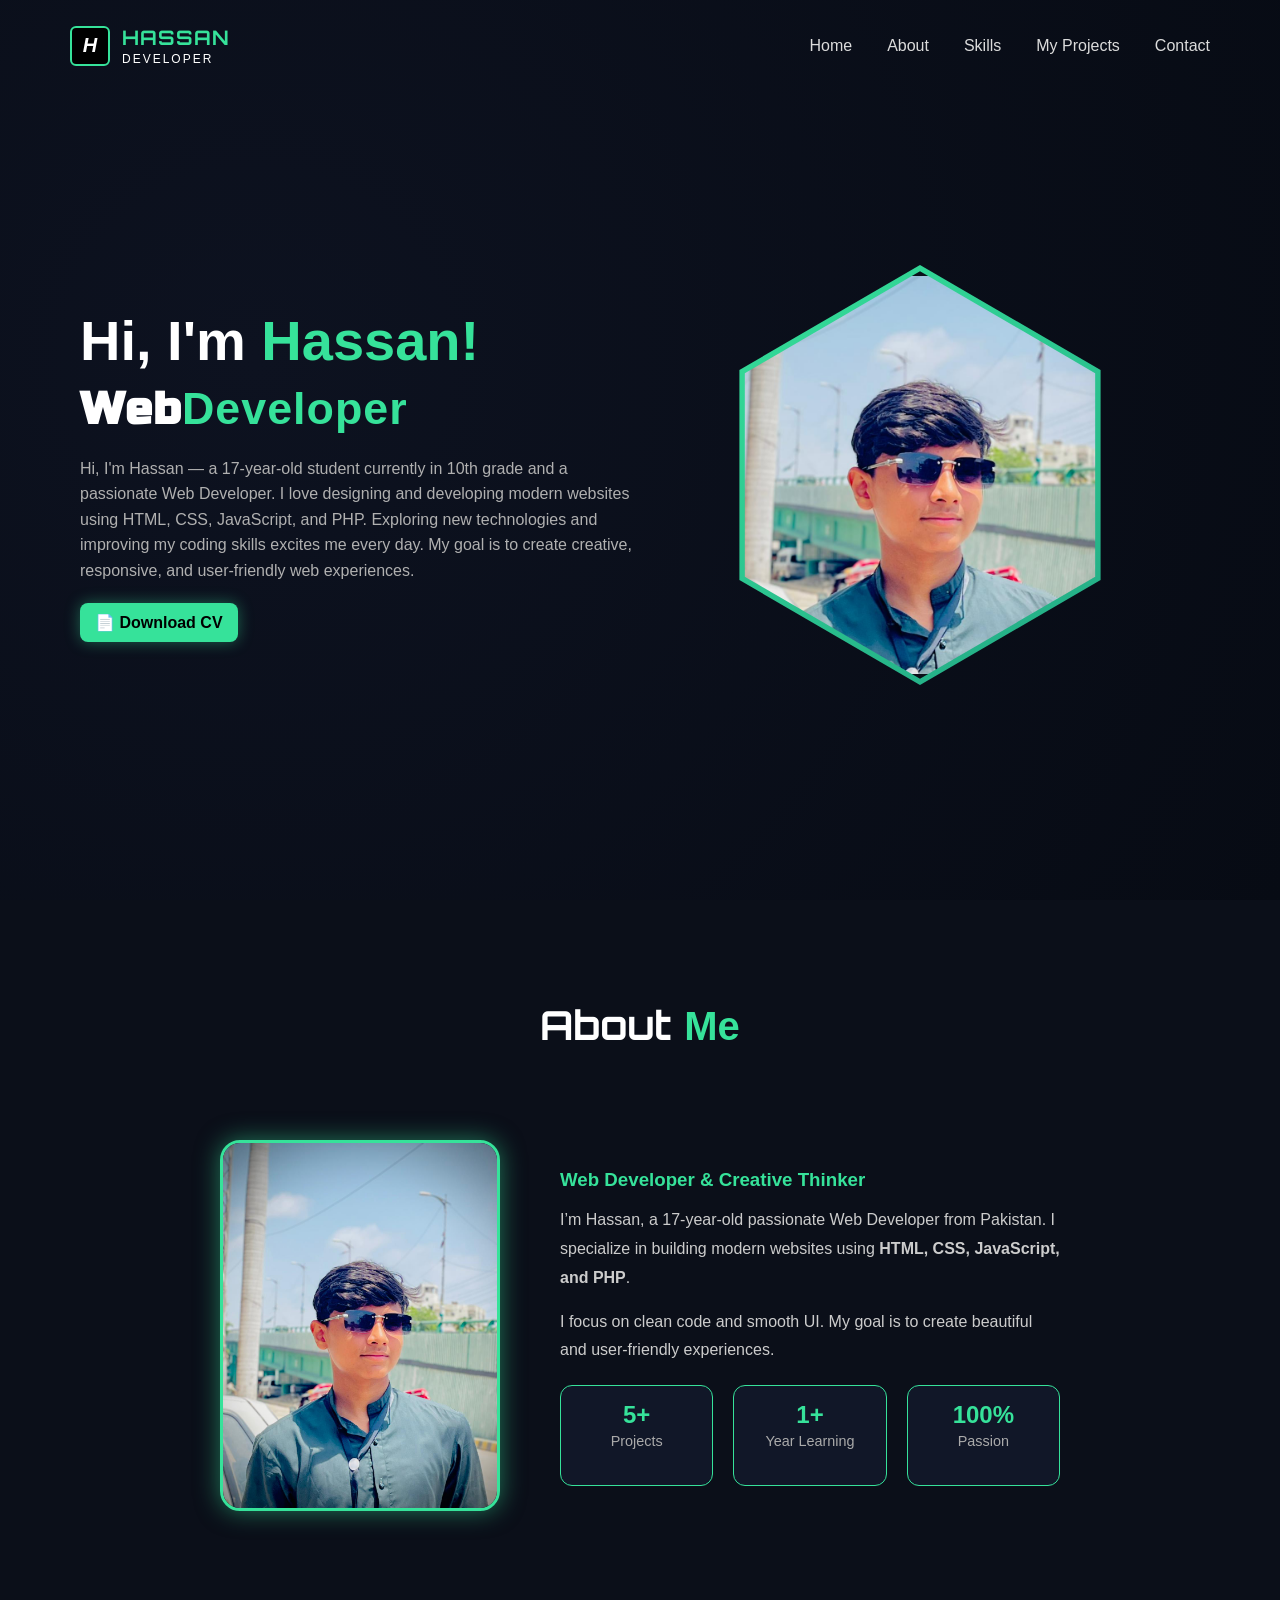
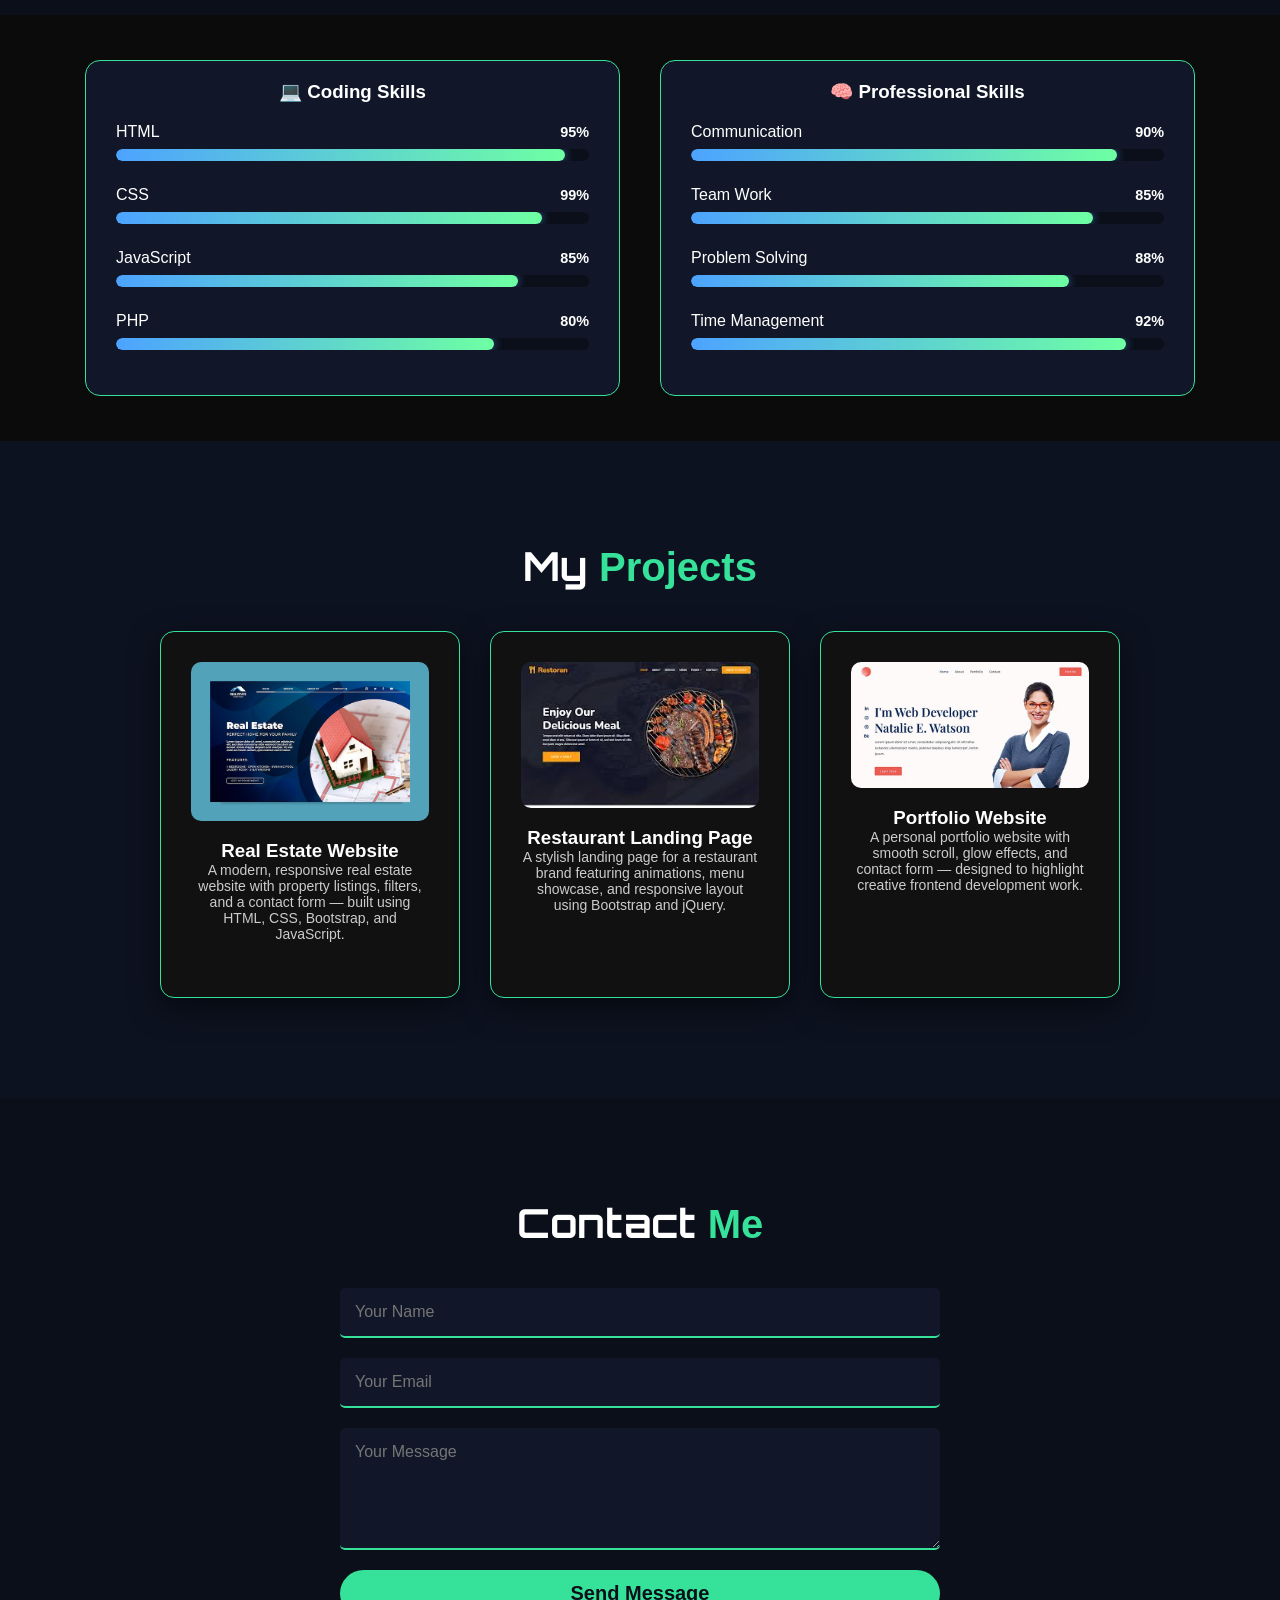
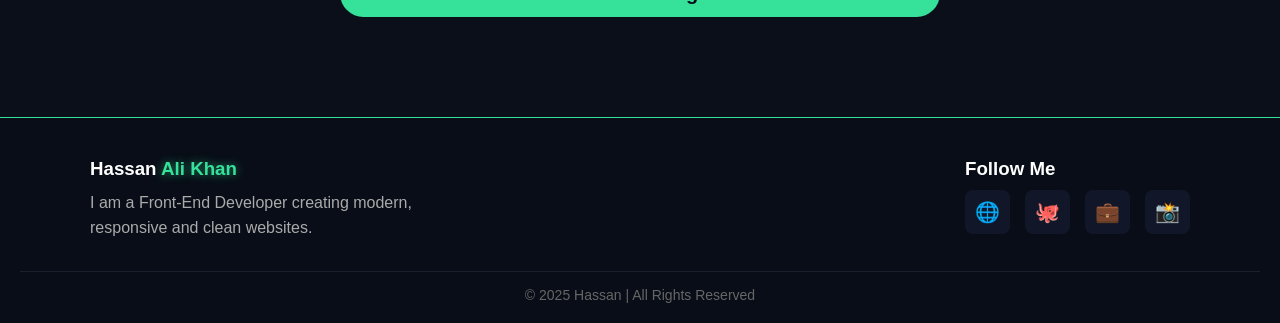
==== index.html @ d6ac5880 "Complete Portfolio" ====
<!DOCTYPE html>
<html lang="en">
<head>

  <meta charset="UTF-8">
  <meta name="viewport" content="width=device-width, initial-scale=1.0">
  <title>Hassan Portfolio</title>
<link href="https://fonts.googleapis.com/css2?family=Orbitron:wght@600;700&display=swap" rel="stylesheet">
  
  <link href="https://fonts.googleapis.com/css2?family=Poppins:wght@300;500;700&family=Russo+One&display=swap" rel="stylesheet">
<link rel="stylesheet" href="https://cdnjs.cloudflare.com/ajax/libs/font-awesome/6.5.0/css/all.min.css">
  
<link href="https://unpkg.com/aos@2.3.1/dist/aos.css" rel="stylesheet">
<script src="https://unpkg.com/aos@2.3.1/dist/aos.js"></script>
  <link rel="stylesheet" href="style.css">
</head>
<body>

  <header class="navbar">
<header class="logo-container">
    <div class="logo-mark">
        <div class="logo-text">H</div>
    </div>
    
    <div class="brand-text">
        <h1 class="brand-name">Hassan</h1>
        <p class="brand-tagline">Developer</p>
    </div>
</header>


<ul class="nav-links">
  <li><a href="#Home">Home</a></li>
  <li><a href="#about">About</a></li>
  <li><a href="#skills">Skills</a></li>
  <li><a href="#projects">My Projects</a></li>
  <li><a href="#contact">Contact</a></li>

</ul>

</header>

  </header>

  <!-- Hero Section -->
  <section class="hero"  id="Home"  >
    <div class="hero-text">
      <h1>Hi, I'm <span>Hassan!</span></h1>
      <h2>Web<span>Developer</span></h2>
      <p>
       Hi, I'm Hassan — a 17-year-old student currently in 10th grade and a passionate Web Developer.
I love designing and developing modern websites using HTML, CSS, JavaScript, and PHP.
Exploring new technologies and improving my coding skills excites me every day.
My goal is to create creative, responsive, and user-friendly web experiences.
      </p>
     
<div class="cv-box" >
  <a href="Hassan_CV.pdf" download class="cv-btn">📄 Download CV</a>
</div>

    </div>

    <div class="hero-home" >
      <div class="hexagon">
        <img src="WhatsApp Image 2025-08-23 at 23.28.20_860c8670.jpg    " alt="profile">
      </div>
    </div>

  </section>
  
  <section class="about" id="about" data-aos="fade-up">
  <h2 class="section-title">About <span>Me</span></h2>

  <div class="about-content">

    <!-- IMAGE -->
    <div class="about-img">
      <img src="WhatsApp Image 2025-08-23 at 23.28.20_860c8670.jpg" alt="Hassan">
    </div>

    <!-- TEXT -->
    <div class="about-text">
      <h3>Web Developer & Creative Thinker</h3>

      <p>
        I’m Hassan, a 17-year-old passionate Web Developer from Pakistan.
        I specialize in building modern websites using 
        <strong>HTML, CSS, JavaScript, and PHP</strong>.
      </p>

      <p>
        I focus on clean code and smooth UI. My goal is to create
        beautiful and user-friendly experiences.
      </p>

      <!-- STATS -->
      <div class="about-stats">
        <div class="stat-card">
          <h4>5+</h4>
          <p>Projects</p>
        </div>

        <div class="stat-card">
          <h4>1+</h4>
          <p>Year Learning</p>
        </div>

        <div class="stat-card">
          <h4>100%</h4>
          <p>Passion</p>
        </div>
      </div>

    </div>
  </div>
</section>



  <section class="skills" id="skills">

  <div class="skills-wrapper">

    <!-- Coding Skills -->
    <div class="skills-card">
      <h3>💻 Coding Skills</h3>

      <div class="skill">
        <div class="skill-info">
          <p>HTML</p>
          <span class="percent-text">95%</span>
        </div>
        <div class="bar"><span class="progress-fill" style="width: 95%;"></span></div>
      </div>

      <div class="skill">
        <div class="skill-info">
          <p>CSS</p>
          <span class="percent-text">99%</span>
        </div>
        <div class="bar"><span class="progress-fill" style="width: 90%;"></span></div>
      </div>

      <div class="skill">
        <div class="skill-info">
          <p>JavaScript</p>
          <span class="percent-text">85%</span>
        </div>
        <div class="bar"><span class="progress-fill" style="width: 85%;"></span></div>
      </div>

      <div class="skill">
        <div class="skill-info">
          <p>PHP</p>
          <span class="percent-text">80%</span>
        </div>
        <div class="bar"><span class="progress-fill" style="width: 80%;"></span></div>
      </div>

    </div>

    <!-- Professional Skills -->
    <div class="skills-card">
      <h3>🧠 Professional Skills</h3>

      <div class="skill">
        <div class="skill-info">
          <p>Communication</p>
          <span class="percent-text">90%</span>
        </div>
        <div class="bar"><span class="progress-fill" style="width: 90%;"></span></div>
      </div>

      <div class="skill">
        <div class="skill-info">
          <p>Team Work</p>
          <span class="percent-text">85%</span>
        </div>
        <div class="bar"><span class="progress-fill" style="width: 85%;"></span></div>
      </div>

      <div class="skill">
        <div class="skill-info">
          <p>Problem Solving</p>
          <span class="percent-text">88%</span>
        </div>
        <div class="bar"><span class="progress-fill" style="width: 80%;"></span></div>
      </div>

      <div class="skill">
        <div class="skill-info">
          <p>Time Management</p>
          <span class="percent-text">92%</span>
        </div>
        <div class="bar"><span class="progress-fill" style="width: 92%;"></span></div>
      </div>

    </div>

  </div>

</section>



  </section>
  <section class="projects" id="projects"  data-aos="fade-up" >
  <h2 class="section-title">My <span>Projects</span></h2>
  <div class="project-grid">

    <!-- Project 1 -->
    <div class="project-card">
      <img src="real-estate-landing-page-template_23-2148882888.jpg" alt="Real Estate Website">
      <h3>Real Estate Website</h3>
      <p>A modern, responsive real estate website with property listings, filters, and a contact form — built using HTML, CSS, Bootstrap, and JavaScript.</p>
      <a href=""></a>  
    </div>

    <!-- Project 2 -->
    <div class="project-card">
      <img src="images.jpeg" alt="Restaurant Landing Page">
      <h3>Restaurant Landing Page</h3>
      <p>A stylish landing page for a restaurant brand featuring animations, menu showcase, and responsive layout using Bootstrap and jQuery.</p>
        
    </div>

    <!-- Project 3 -->
    <div class="project-card">
      <img src="astra.jpg" alt="Portfolio Website">
      <h3>Portfolio Website</h3>
      <p>A personal portfolio website with smooth scroll, glow effects, and contact form — designed to highlight creative frontend development work.</p>
    
    </div>

  </div>
</section>


  <section class="contact" id="contact"  data-aos="fade-up" >
  <h2 class="section-title">Contact <span>Me</span></h2>
  
  <!-- FormSubmit Integration -->
  <form class="contact-form" action="https://formsubmit.co/YOUR_EMAIL_HERE" method="POST">
    <!-- Disable captcha -->
    <input type="hidden" name="_captcha" value="false">

    <!-- Name Field -->
    <input type="text" name="name" placeholder="Your Name" required>

    <!-- Email Field -->
    <input type="email" name="email" placeholder="Your Email" required>

    <!-- Message Field -->
    <textarea name="message" placeholder="Your Message" rows="5" required></textarea>

    <!-- Submit Button -->
    <button type="submit" class="btn submit-btn">Send Message</button>
  </form>
</section>

 

  <footer class="footer">

  <div class="footer-container">

    <!-- LEFT SIDE -->
    <div class="footer-left">
     <h3>Hassan <span>Ali Khan</span></h3>
      <p>I am a Front-End Developer creating modern, responsive and clean websites.</p>
    </div>

    <!-- RIGHT SIDE -->
    <div class="footer-right">
      <h3>Follow Me</h3>

      <div class="social-icons">
        <a href="#">🌐</a>
        <a href="#">🐙</a>
        <a href="#">💼</a>
        <a href="#">📸</a>
      </div>
    </div>

  </div>

  <!-- BOTTOM -->
  <div class="footer-bottom">
    © 2025 Hassan | All Rights Reserved
  </div>

</footer>



  <!-- JavaScript -->

<script>
  AOS.init();
</script>


  <script src="script.js"></script>
</body>
</html>
---- style.css ----
* {
  margin: 0;
  padding: 0;
  box-sizing: border-box;
}

body {
  font-family: 'Poppins', sans-serif;
  background: #0b0f19;
  color: #fff;
  overflow-x: hidden;
}

.nav-links li a {
  color: #dcdcdc;
  text-decoration: none;
  transition: 0.3s;
  font-weight: 500;
  position: relative;
}


.nav-links li a {
  color: #dcdcdc;
  text-decoration: none;
  font-weight: 500;
  position: relative;
  padding: 6px 0;
  transition: 0.3s ease;
}

/* 🔥 LINE ANIMATION */
.nav-links li a::after {
  content: "";
  position: absolute;
  left: 0;
  bottom: -4px;
  width: 0%;
  height: 2px;
  background: #36e29a;
  transition: 0.3s ease;
  border-radius: 10px;
}

section {
  scroll-margin-top: 100px; /* navbar height */
}


/* ✨ HOVER EFFECT */
.nav-links li a:hover {
  color: #36e29a;
  transform: translateY(-2px); /* slight lift */
}

/* LINE GROW ON HOVER */
.nav-links li a:hover::after {
  width: 100%;
}

/* 🟢 ACTIVE “MOUSE FEEL” SMOOTHNESS */
.nav-links li a {
  transition: all 0.25s ease;
}



.navbar {
  display: flex;
  justify-content: space-between;
  align-items: center;
  padding: 25px 70px;
  background: transparent;
  position: fixed;
  width: 100%;
  z-index: 1000;
}

.logo {
  font-family: 'Orbitron', sans-serif; /* futuristic look */
  font-size: 2rem;
  font-weight: 700;
  letter-spacing: 3px;
  color: #36e29a;
  text-transform: uppercase;
  position: relative;
  transition: 0.4s ease;
}

.logo::after {
  content: '';
  position: absolute;
  bottom: -5px;
  left: 0;
  width: 0;
  height: 3px;
  background: #36e29a;
  transition: 0.4s ease;
}

.logo:hover::after {
  width: 100%;
}

.logo:hover {
  text-shadow: 0 0 10px #36e29a, 0 0 20px #1affb2;
}

.nav-links {
  display: flex;
  list-style: none;
  gap: 35px;
}

.nav-links li a {
  color: #dcdcdc;
  text-decoration: none;
  transition: 0.3s;
  font-weight: 500;
}

.nav-links li a:hover {
  color: #36e29a;
}

.menu-btn {
  display: none;
  font-size: 1.8rem;
  color: white;
  cursor: pointer;
}

.hero {
  display: flex;
  justify-content: space-between;
  align-items: center;
  padding: 150px 80px 100px;
  min-height: 100vh;
  background: radial-gradient(circle at 20% 40%, #0d1220, #070b14);
}

.hero-text {
  flex: 1;
  max-width: 600px;
  animation: slideIn 1.2s ease;
}

.hero-text h1 {
  font-size: 3.5rem;
  font-weight: 700;
}

.hero-text h1 span {
  color: #36e29a;
}

.hero-text h2 {
  font-size: 2.8rem;
  font-family: 'Russo One', sans-serif;
  letter-spacing: 1px;
  margin: 10px 0;
}

.hero-text h2 span {
  color: #36e29a;
  animation: glow 2s ease-in-out infinite alternate;
}

.hero-text p {
  margin: 20px 0;
  color: #b0b0b0;
  line-height: 1.6;
  font-size: 1rem;
}

.hero-buttons {
  display: flex;
  gap: 20px;
  margin-top: 30px;
}


.cv-box {
  margin-top: 15px;
}

.cv-btn {
  display: inline-block;
  text-decoration: none;
  color: #000;
  background: #36e29a;
  padding: 10px 15px;
  border-radius: 8px;
  font-weight: bold;
  transition: 0.3s;
  box-shadow: 0 0 15px rgba(54, 226, 154, 0.4);
}

.cv-btn:hover {
  background: #2fd18b;
  transform: translateY(-3px);
  box-shadow: 0 0 25px rgba(54, 226, 154, 0.6);
}





.btn {
  padding: 12px 28px;
  border-radius: 30px;
  border: 2px solid #36e29a;
  font-weight: 500;
  cursor: pointer;
  background: transparent;
  color: #36e29a;
  transition: 0.3s;
  font-family: 'Franklin Gothic Medium', 'Arial Narrow', Arial, sans-serif;
  font-size: 20PX;
}

.btn:hover {
  background: #36e29a;
  color: #0b0f19;
}

.download {
  background: #36e29a;
  color: #0b0f19;
  border: none;
}

.download:hover {
  background: transparent;
  border: 2px solid #36e29a;
  color: #36e29a;
}


.hero-home {
  flex: 1;
  display: flex;
  justify-content: center;
}


.hero-home {
  flex: 1;
  display: flex;
  justify-content: center;
}

.hexagon {
  position: relative;
  width: 420px; 
  aspect-ratio: 1 / 1;
  background: linear-gradient(145deg, #36e29a 0%, #21a784 100%);
  clip-path: polygon(50% 0%, 93% 25%, 93% 75%, 50% 100%, 7% 75%, 7% 25%);
  display: flex;
  justify-content: center;
  align-items: center;
  animation: float 4s ease-in-out infinite;
  box-shadow: 0 0 40px rgba(54, 226, 154, 0.4);
}

.hexagon img {
  width: 97%;
  height: 97%;
  object-fit: cover;
  clip-path: inherit;
  border: 5px solid #0b0f19;
  border-radius: 18px;
}

.section-title {
  text-align: center;
  font-size: 2.5rem;
  font-family: 'Orbitron', sans-serif;
  color: white;
  margin-bottom: 40px;
}

.section-title span {
  color: #36e29a;
}

.about {
  background: #0b0f19;
  padding: 100px 80px;
  display: flex;
  flex-direction: column;
  align-items: center;
  animation: fadeIn 1.5s ease;
  text-align: center;
}

/* Layout Fixes */
.skills-wrapper {
  display: flex;
  justify-content: center;
  gap: 30px;
  flex-wrap: wrap;
}

.skill-info {
  display: flex;
  justify-content: space-between;
  align-items: center;
  margin-bottom: 5px;
}

.percent-text {
  color: #fff;
  font-size: 0.9rem;
  font-weight: bold;
}

/* Base Bar Style */
.bar {
  width: 100%;
  height: 10px;
  background: #1a1f2e;
  border-radius: 10px;
  margin-bottom: 20px;
  overflow: hidden;
  position: relative;
}

.bar span {
  height: 100%;
  display: block;
  border-radius: 10px;
}

/* Individual Colors */


/* Animation */
@keyframes fillBar {
  from { width: 0; }
  to { width: 100%; }
}

.bar span {
  animation: fillBar 2s ease-in-out;
}



/* Wrapper ko full width karne ke liye */
.skills-wrapper {
  display: flex;
  justify-content: center;
  align-items: flex-start;
  gap: 40px; /* Cards ke beech ka gap */
  max-width: 1200px; /* Container ki total width barha di */
  margin: 0 auto;
  padding: 45px;
}

/* Individual Skill Card ki width */
.skills-card {
  flex: 1; /* Dono cards barabar jagah lenge */
  min-width: 450px; /* Mobile par width maintain karne ke liye */
  background: #111728;
  border: 1px solid #36e29a;
  border-radius: 15px;
  padding: 30px; /* Padding thodi barha di taaki andar space dikhe */
  transition: 0.3s ease;
  text-align: left; /* Text ko left align kiya */
}

/* Responsive: Mobile ke liye cards ko ek ke niche ek kar dega */
@media (max-width: 900px) {
  .skills-wrapper {
    flex-direction: column;
    align-items: center;
  }
  .skills-card {
    width: 100%;
    min-width: unset;
    background: #0b0f19;  }
}

/* Skill Info Layout */
.skill-info {
  display: flex;
  justify-content: space-between;
  align-items: center;
  margin-bottom: 8px;
}


/* Card Hover Effect */
.skill-card:hover, .skills-card:hover {
    transform: translateY(-10px) scale(1.02); /* Thoda sa bada aur upar */
    border-color: #36e29a;
    box-shadow: 0 10px 30px rgba(54, 226, 154, 0.3), 
                0 0 15px rgba(54, 226, 154, 0.2); /* Neon glow */
    background: #161d2f; /* Background thoda light ho jayega */
}

/* Progress bar animation on hover (Optional) */
.skill-card:hover .skill-bar span, 
.skills-card:hover .bar span {
    filter: brightness(1.3); /* Hover karne par bar chamkegi */
    transition: 0.3s;
}


.skill-card, .skills-card {
    transition: all 0.4s cubic-bezier(0.175, 0.885, 0.32, 1.275); /* Smooth spring effect */
    /* Baaki properties wese hi rahengi */
}


.skill-info p {
  color: #fff;
  font-weight: 500;
  margin: 0;
}

.percent-text {
  font-weight: bold;
}

/* Progress Bar Styling */
.bar {
  width: 100%;
  height: 12px; /* Bar thodi moti kar di */
  background: #0b0f19;
  border-radius: 10px;
  overflow: hidden;
  margin-bottom: 25px;
}

.team-bar { 
  background: #ff6b6b; 
  box-shadow: 0 0 10px #ff6b6b; 
}

/* PROGRESS BAR BASE */
.bar {
  width: 100%;
  height: 12px;
  background: #0b0f19;
  border-radius: 10px;
  overflow: hidden;
  margin-bottom: 25px;
}

/* 🔥 SINGLE THEME COLOR (ALL BARS SAME) */
.progress-fill {
  height: 100%;
  width: 0%;
  background: linear-gradient(90deg, #4da3ff, #6effa3); /* 🔥 theme */
  box-shadow: 0 0 10px rgba(77,163,255,0.6);
  border-radius: 10px;
  transition: width 0.5s ease;
}

.skills-card h3 {
  margin-top: -10px; /* 🔥 heading upar chali jayegi */
  margin-bottom: 20px;
  text-align: center;
}

.skills-section {
  background: #0b0f19;
}

.skills-section {
  background: #0b0f19; /* same as body */
  padding: 100px 20px;
}

.skills-card {
  padding: 20px 30px; /* upar ka padding kam kar diya */
}

.skills-card h3 {
  margin-top: 0;
}


.skills-wrapper {
  display: flex;
  align-items: stretch; /* 🔥 Ye line add karo */
}

.skills-card {
  display: flex;
  flex-direction: column;
  justify-content: space-between;
}



/* ===== ABOUT SECTION PRO ===== */

.about {
  background: #0b0f19;
  padding: 100px 80px;
  text-align: center;
}

.about-content {
  display: flex;
  align-items: center;
  justify-content: center;
  gap: 60px;
  flex-wrap: wrap;
  margin-top: 50px;
}

/* IMAGE */
.about-img img {
  width: 280px;
  border-radius: 20px;
  border: 3px solid #36e29a;
  box-shadow: 0 0 25px rgba(54, 226, 154, 0.5);
  transition: 0.3s;
}

.about-img img:hover {
  transform: scale(1.05);
}

/* TEXT */
.about-text {
  max-width: 500px;
  text-align: left;
}

.about-text h3 {
  color: #36e29a;
  margin-bottom: 15px;
}

.about-text p {
  color: #ccc;
  line-height: 1.8;
  margin-bottom: 15px;
}

/* STATS */
.about-stats {
  display: flex;
  gap: 20px;
  margin-top: 20px;
}

.stat-card {
  background: #111728;
  padding: 15px 20px;
  border-radius: 12px;
  border: 1px solid #36e29a;
  text-align: center;
  flex: 1;
  transition: 0.3s;
}

.stat-card h4 {
  color: #36e29a;
  font-size: 1.5rem;
}

.stat-card p {
  font-size: 0.9rem;
  color: #aaa;
}

.stat-card:hover {
  transform: translateY(-5px);
  box-shadow: 0 0 15px #36e29a;
}

/* MOBILE */
@media(max-width:768px){
  .about-content{
    flex-direction: column;
    text-align: center;
  }

  .about-text{
    text-align: center;
  }

  .about-stats{
    flex-direction: column;
  }
}




/* BAR */


.projects {
  background: #0d1220;
  padding: 100px 80px;
  text-align: center;
  
}



.project-grid {
  display: flex;
  justify-content: center;
  gap: 30px;
  flex-wrap: wrap;
}

.project-card {
  background: #111728;
  border: 1px solid #36e29a;
  border-radius: 15px;
  width: 300px;
  padding: 20px;
  transition: 0.3s ease;
}

.project-card img {
  width: 100%;
  border-radius: 10px;
  margin-bottom: 15px;
}

.project-card:hover {
  transform: translateY(-10px);
  box-shadow: 0 0 20px #36e29a;
}


.contact {
  background: #0b0f19;
  padding: 100px 80px;
  text-align: center;
}

.contact-form {
  max-width: 600px;
  margin: auto;
  display: flex;
  flex-direction: column;
  gap: 20px;
}

.contact-form input,
.contact-form textarea {
  background: #111728;
  border: none;
  border-bottom: 2px solid #36e29a;
  color: white;
  padding: 15px;
  border-radius: 5px;
  font-size: 1rem;
  outline: none;
}

.contact-form input:focus,
.contact-form textarea:focus {
  box-shadow: 0 0 10px #36e29a;
}

.submit-btn {
  background: #36e29a;
  color: #0b0f19;
  font-weight: 600;
  border: none;
  cursor: pointer;
  transition: 0.3s;
}

.submit-btn:hover {
  background: transparent;
  border: 2px solid #36e29a;
  color: #36e29a;
}


/* ====== Skills Section ====== */
.skills-section {
  background: #0d1220;
  padding: 100px 80px;
  text-align: center;
  animation: fadeIn 1.5s ease;
}

.skills-container {
  max-width: 900px;
  margin: 0 auto;
  display: flex;
  flex-direction: column;
  gap: 30px;
}

.skill-card {
  background: #111728;
  border: 1px solid #36e29a;
  border-radius: 15px;
  padding: 20px 30px;
  transition: 0.3s ease;
}

.skill-card:hover {
  transform: translateY(-5px);
  box-shadow: 0 0 20px #36e29a;
}

.skill-header {
  display: flex;
  justify-content: space-between;
  align-items: center;
  margin-bottom: 8px;
}

.skill-header h3 {
  color: #36e29a;
  font-size: 1.2rem;
  letter-spacing: 1px;
}

.skill-percent {
  color: #ffffff;
  font-weight: 600;
  font-size: 1rem;
}


/* HTML */





.skill-bar {
  width: 100%;
  height: 10px;
  background: #0b0f19;
  border-radius: 10px;
  overflow: hidden;
  box-shadow: inset 0 0 10px #36e29a;
}

.skill-bar span {
  display: block;
  height: 100%;
  background: linear-gradient(90deg, #36e29a, #21a784);
  border-radius: 10px;
  animation: fillBar 1.5s ease-in-out;
}
  
.logo-container {
    display: flex;
    align-items: center;
    gap: 12px;
    cursor: pointer;
    transition: opacity 0.2s ease;
}

.logo-container:hover {
    opacity: 0.8;
}

.logo-mark {
    width: 40px;
    height: 40px;
    background: black;
    border-radius: 6px;
    display: flex;
    align-items: center;
    justify-content: center;
    flex-shrink: 0;
    border: 2px solid #36e29a;
}

.brand-text {
    display: flex;
    flex-direction: column;
    gap: 2px;
}

.logo-text {
    color: white;
    font-size: 20px;
    font-weight: 700;
    font-family: 'Helvetica', 'Arial', sans-serif;
    font-style: italic;
}

.brand-name {
    font-size: 20px;
    font-weight: 700;
    color: #36e29a;
    margin: 0;
    font-family: 'Orbitron', 'Courier New', monospace;
    letter-spacing: 1px;
    text-transform: uppercase;
}

.brand-tagline {
    font-size: 12px;
    color: white;
    font-weight: 500;
    margin: 0;
    font-family: 'Rajdhani', 'Arial Narrow', sans-serif;
    letter-spacing: 2px;
    text-transform: uppercase;
}

*{
  margin: 0;
  padding: 0;
  box-sizing: border-box;
  font-family: Arial, sans-serif;
}

body{
  background: #0b0b0b;
  color: #fff;
}

.projects-page{
  padding: 80px 10%;
}

.projects-page h1{
  text-align: center;
  font-size: 40px;
  margin-bottom: 60px;
}

.projects-page h1 span{
  color: #00abf0;
}

.projects-container{
  display: grid;
  grid-template-columns: repeat(auto-fit, minmax(260px, 1fr));
  gap: 30px;
}

.project-card{
  background: #111;
  padding: 30px;
  border-radius: 14px;
  box-shadow: 0 10px 30px rgba(0,0,0,0.5);
  transition: 0.3s;
}

.project-card:hover{
  transform: translateY(-10px);
}

.project-card h2{
  color: #00abf0;
  margin-bottom: 15px;
}

.project-card p{
  color: #ccc;
  font-size: 14px;
  margin-bottom: 25px;
}

.project-card button{
  padding: 12px 20px;
  border: none;
  background: #00abf0;
  color: #fff;
  border-radius: 8px;
  cursor: pointer;
  font-size: 14px;
}

.project-card button:hover{
  background: #008ec2;
}



@media (max-width: 640px) {
    .brand-name {
        font-size: 18px;
    }
    
    .brand-tagline {
        font-size: 11px;
    }
}

@keyframes fillBar {
  from { width: 0; }
  to { width: 100%; }
}



@keyframes fadeIn {
  from { opacity: 0; transform: translateY(30px); }
  to { opacity: 1; transform: translateY(0); }
}


/* Animations */
@keyframes float {
  0%, 100% { transform: translateY(0); }
  50% { transform: translateY(-10px); }
}

@keyframes glow {
  from { text-shadow: 0 0 10px #3be489; }
  to { text-shadow: 0 0 25px #00ffb3, 0 0 40px #3be489; }
}

@keyframes slideIn {
  from { opacity: 0; transform: translateX(-40px); }
  to { opacity: 1; transform: translateX(0); }
}

@media (max-width: 900px) {
  .hero {
    flex-direction: column;
    text-align: center;
    padding: 100px 30px;
  }

  .hero-image {
    margin-top: 50px;
  }

  .nav-links {
    display: none;
  }

  .menu-btn {
    display: block;
  }

  @keyframes logoGlow {
  0% { text-shadow: 0 0 5px #36e29a; }
  100% { text-shadow: 0 0 20px #00ffcc, 0 0 40px #36e29a; }
}

.logo {
  animation: logoGlow 2s ease-in-out infinite alternate;
}



}




/* MAIN FOOTER */
.footer {
  background: #090d17;
  color: #aaa;
  padding: 40px 20px 20px;
  border-top: 1px solid #36e29a;
}

/* FLEX CONTAINER */
.footer-container {
  max-width: 1100px;
  margin: auto;
  display: flex;
  justify-content: space-between; /* 🔥 LEFT - RIGHT */
  align-items: flex-start;
  gap: 30px;
}

/* LEFT SIDE */
.footer-left {
  max-width: 400px;
}

.footer-left h3 {
  color: #fff;
  margin-bottom: 10px;
}

.footer-left p {
  line-height: 1.6;
}

/* RIGHT SIDE */
.footer-right h3 {
  color: #fff;
  margin-bottom: 10px;
}

/* SOCIAL ICONS */
.social-icons {
  display: flex;
  gap: 15px;
}

.social-icons a {
  text-decoration: none;
  font-size: 20px;
  background: #111728;
  padding: 10px;
  border-radius: 8px;
  transition: 0.3s;
}

/* HOVER EFFECT */
.social-icons a:hover {
  background: #36e29a;
  color: #000;
  transform: translateY(-5px);
  box-shadow: 0 5px 15px rgba(54, 226, 154, 0.4);
}

/* BOTTOM */
.footer-bottom {
  text-align: center;
  border-top: 1px solid #1a1f2e;
  margin-top: 30px;
  padding-top: 15px;
  font-size: 14px;
  color: #666;
}

/* 🔥 IMPORTANT FIX (agar pehle center tha) */
.footer {
  text-align: left;
}

/* 📱 MOBILE RESPONSIVE */
@media (max-width: 768px) {
  .footer-container {
    flex-direction: column;
    align-items: center;
    text-align: center;
  }

  .footer-left, .footer-right {
    max-width: 100%;
  }
}

.footer-left h3 span {
  color: #36e29a;
  text-shadow: 0 0 10px rgba(54, 226, 154, 0.6);
}
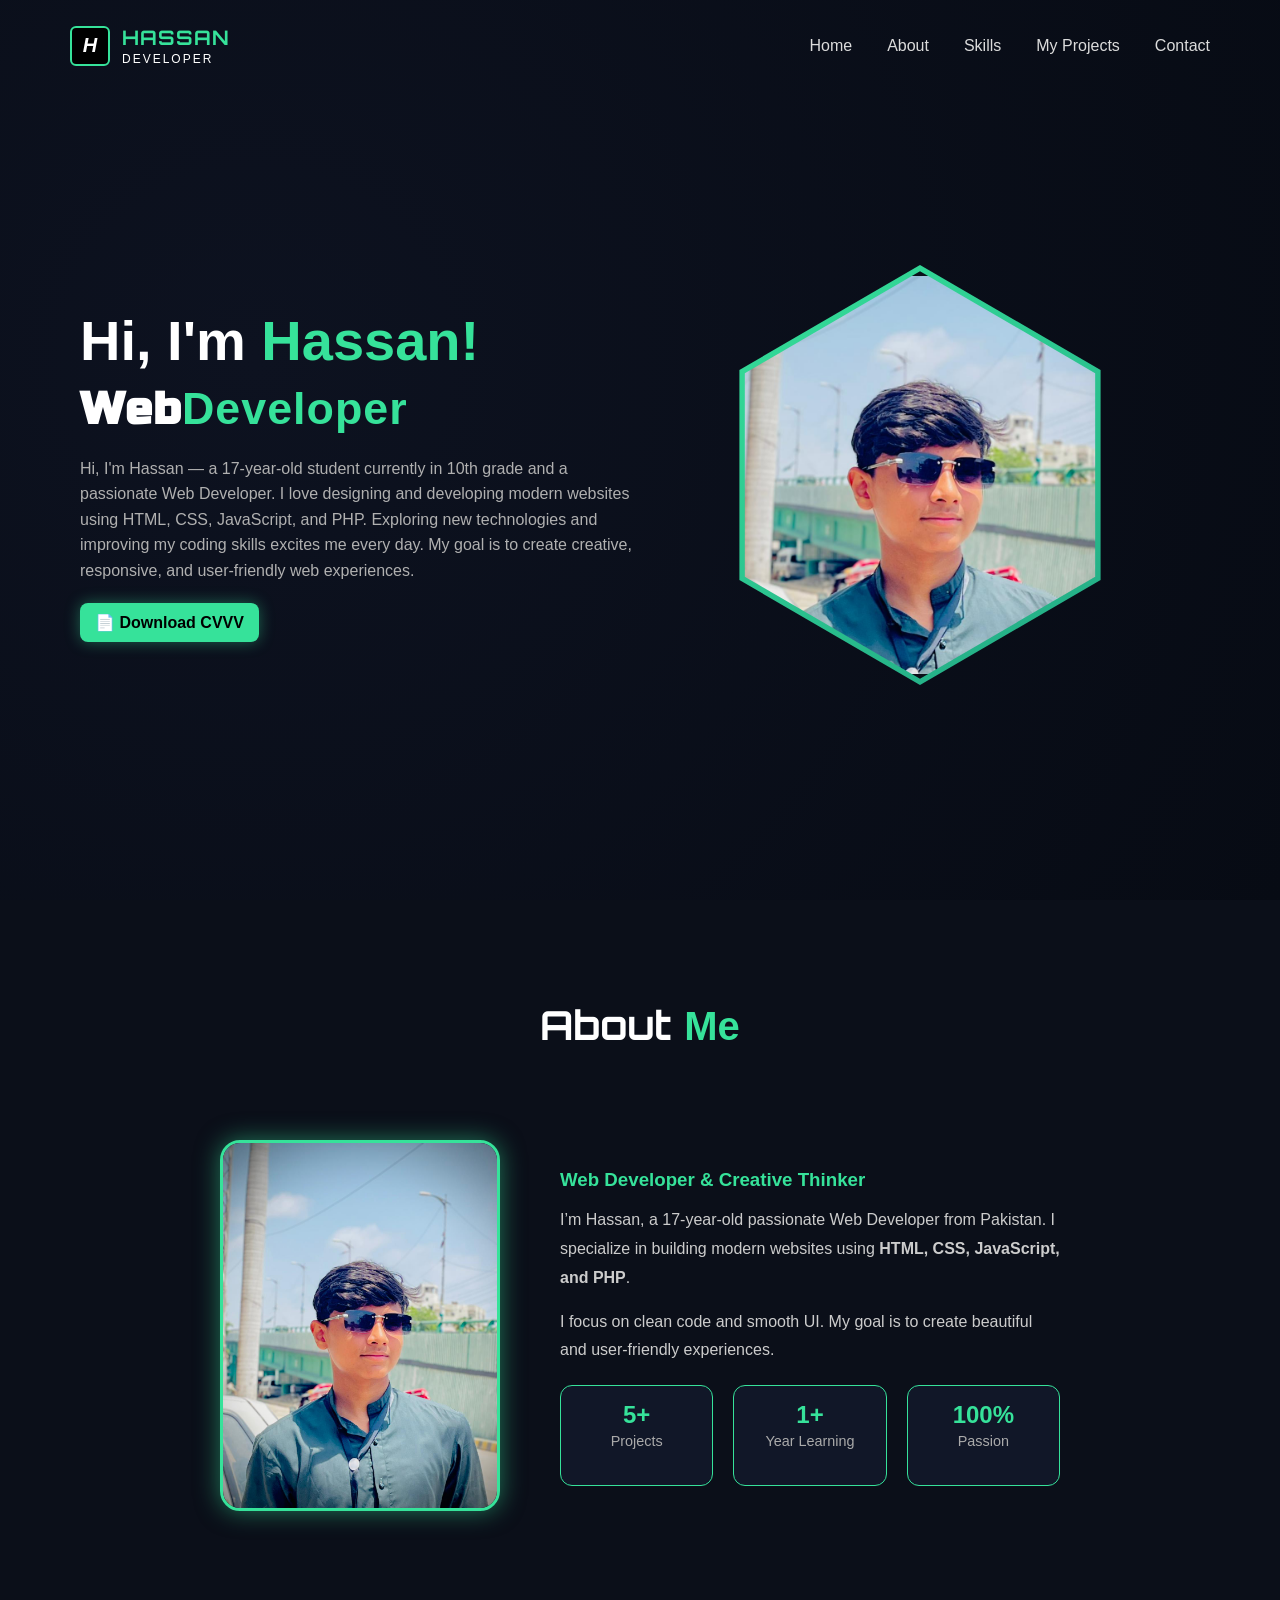
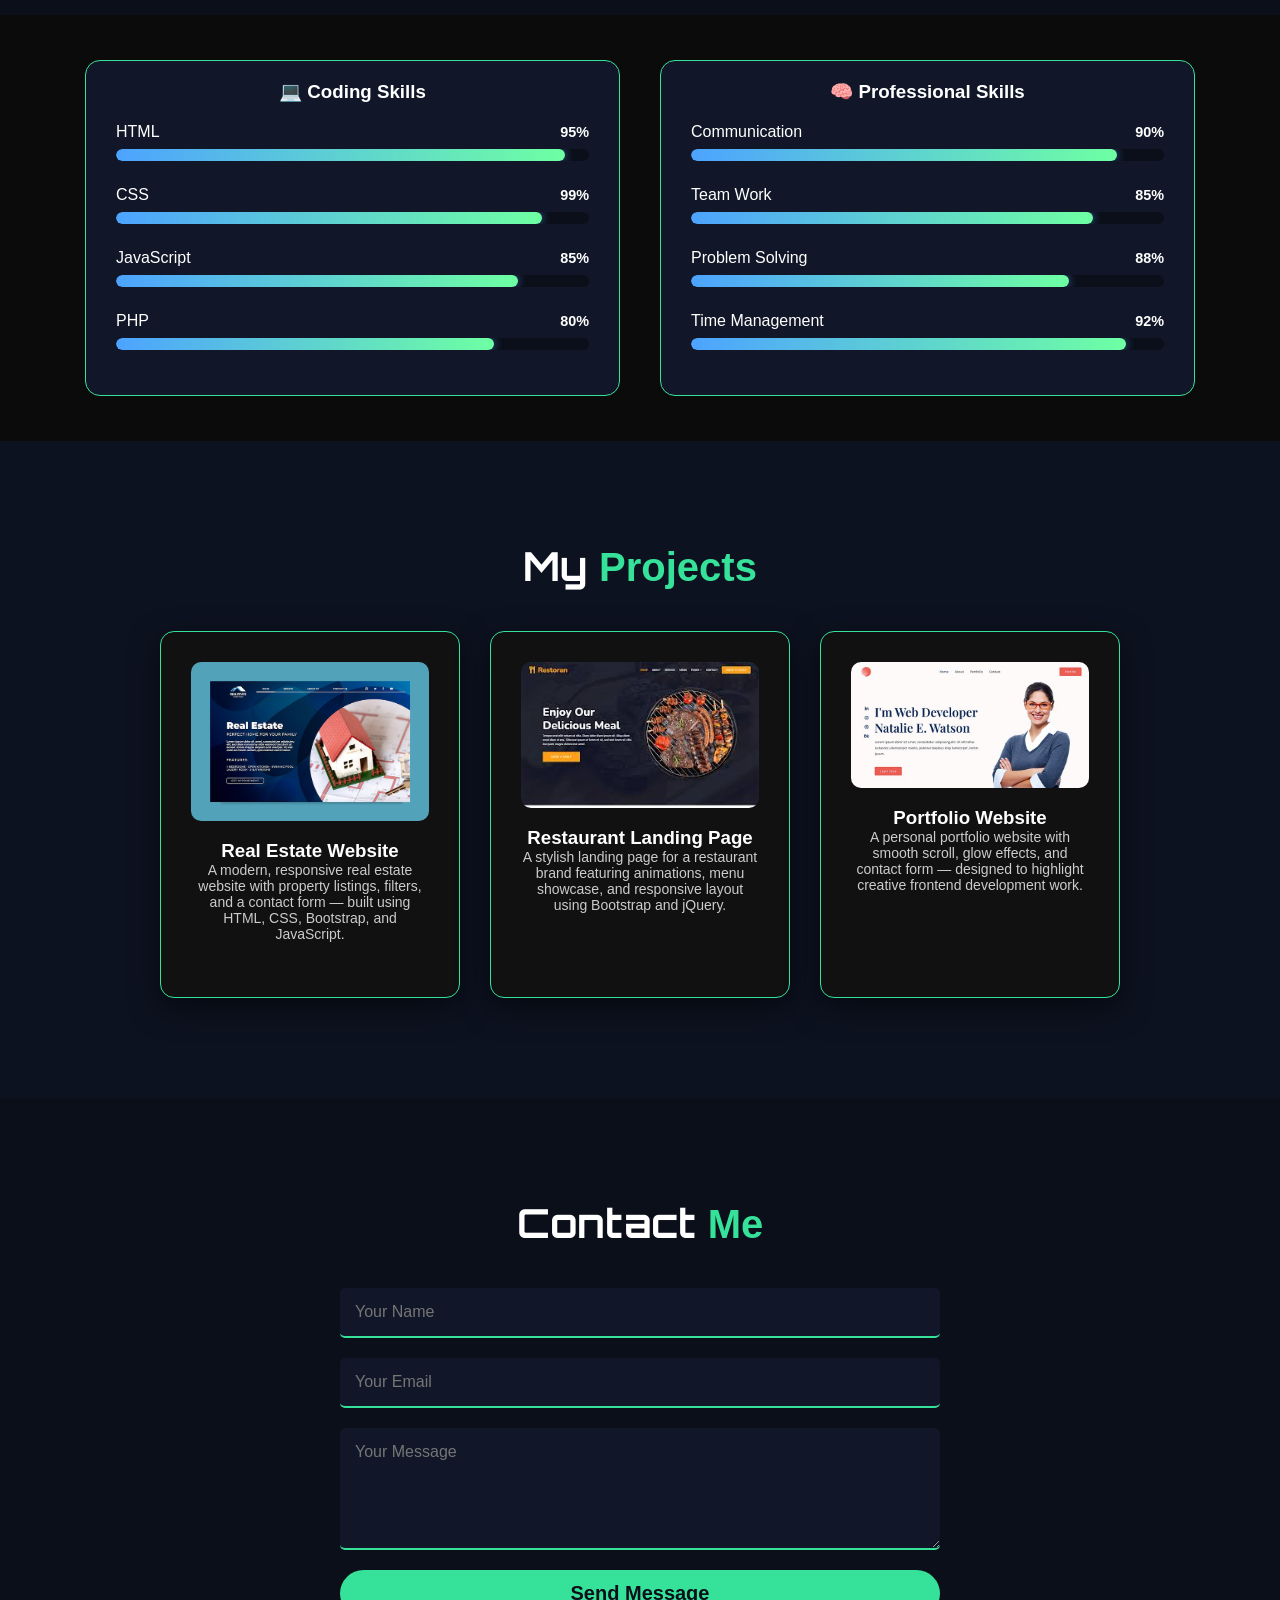
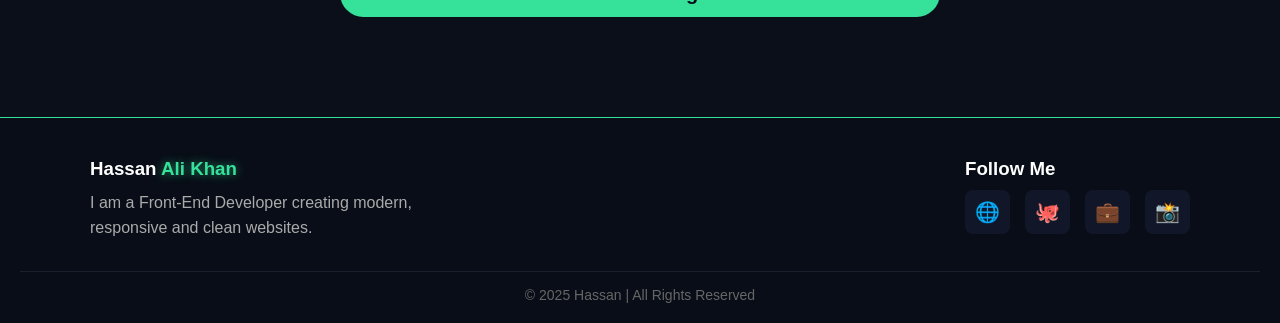
==== commit 1dcef148: "Update index.html" ====
--- a/index.html
+++ b/index.html
@@ -55,7 +55,7 @@
       </p>
      
 <div class="cv-box" >
-  <a href="Hassan_CV.pdf" download class="cv-btn">📄 Download CV</a>
+  <a href="Hassan_CV.pdf" download class="cv-btn">📄 Download CVVV</a>
 </div>
 
     </div>
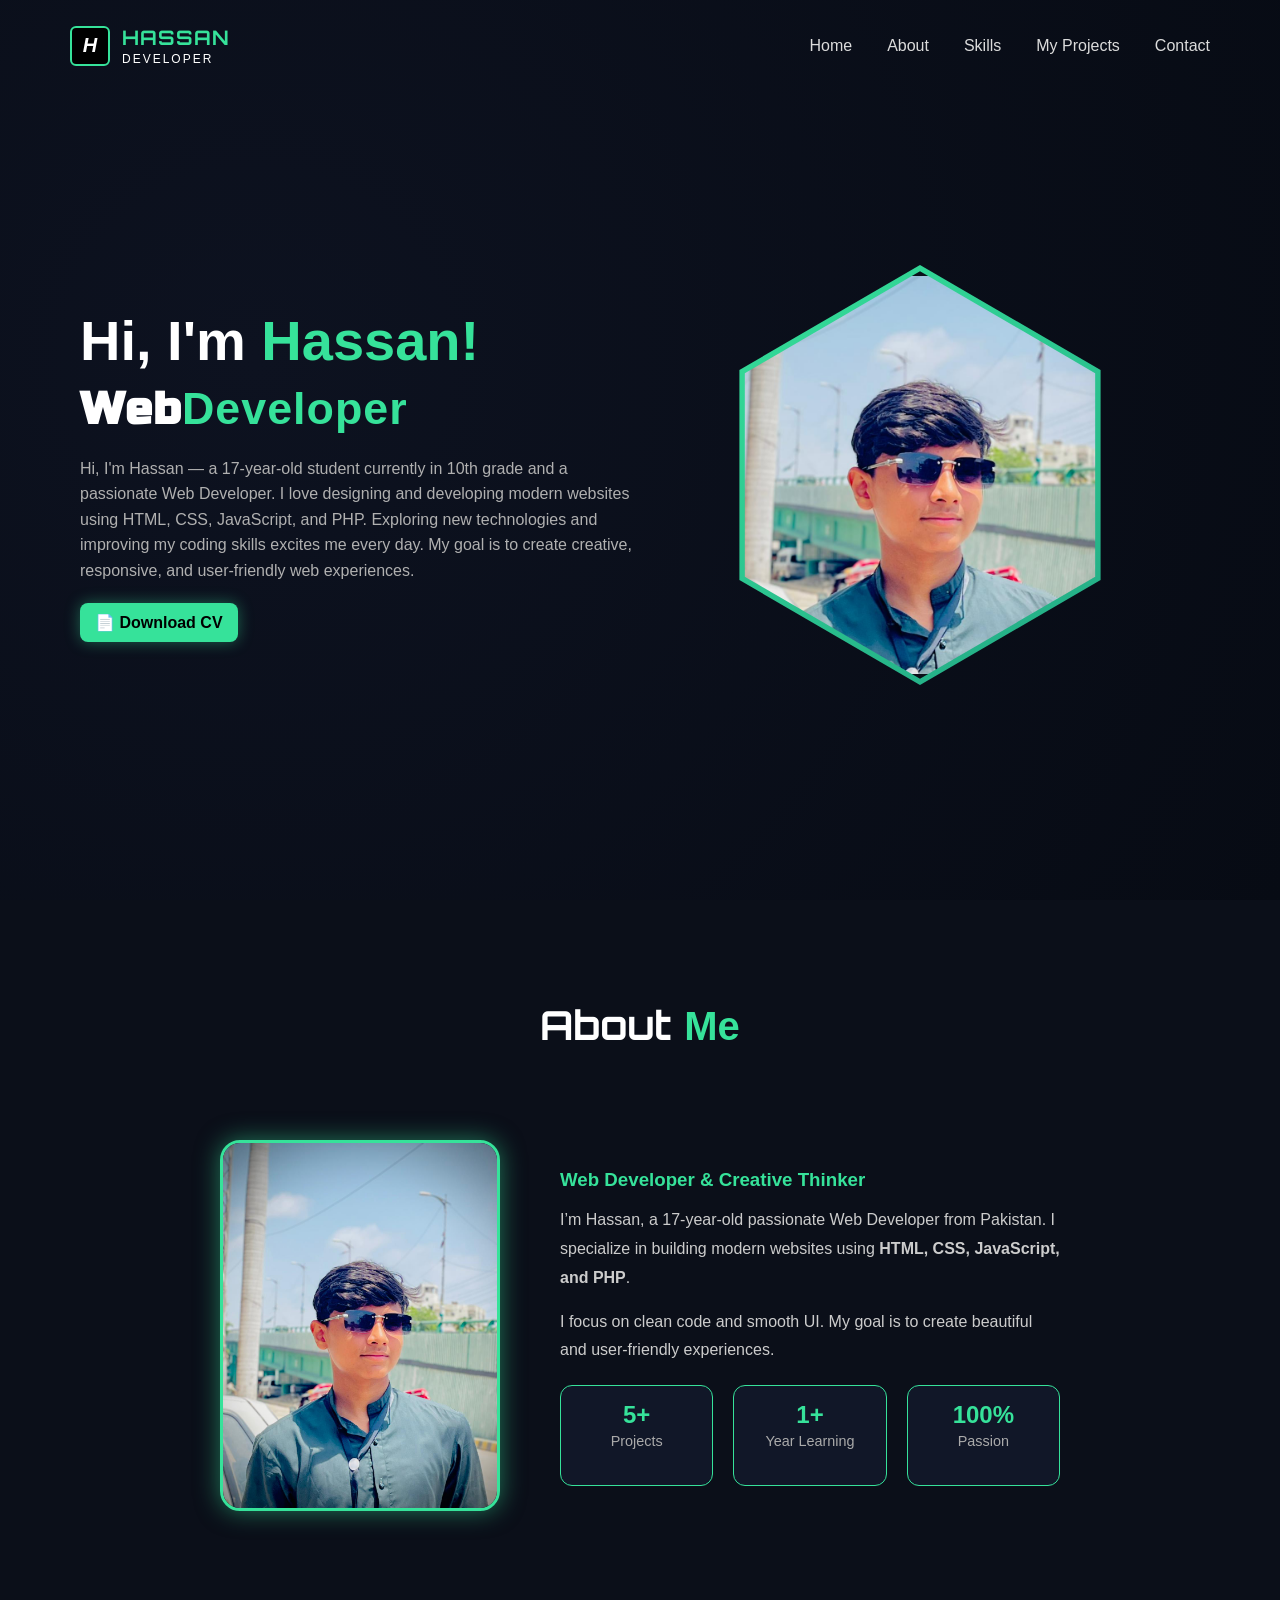
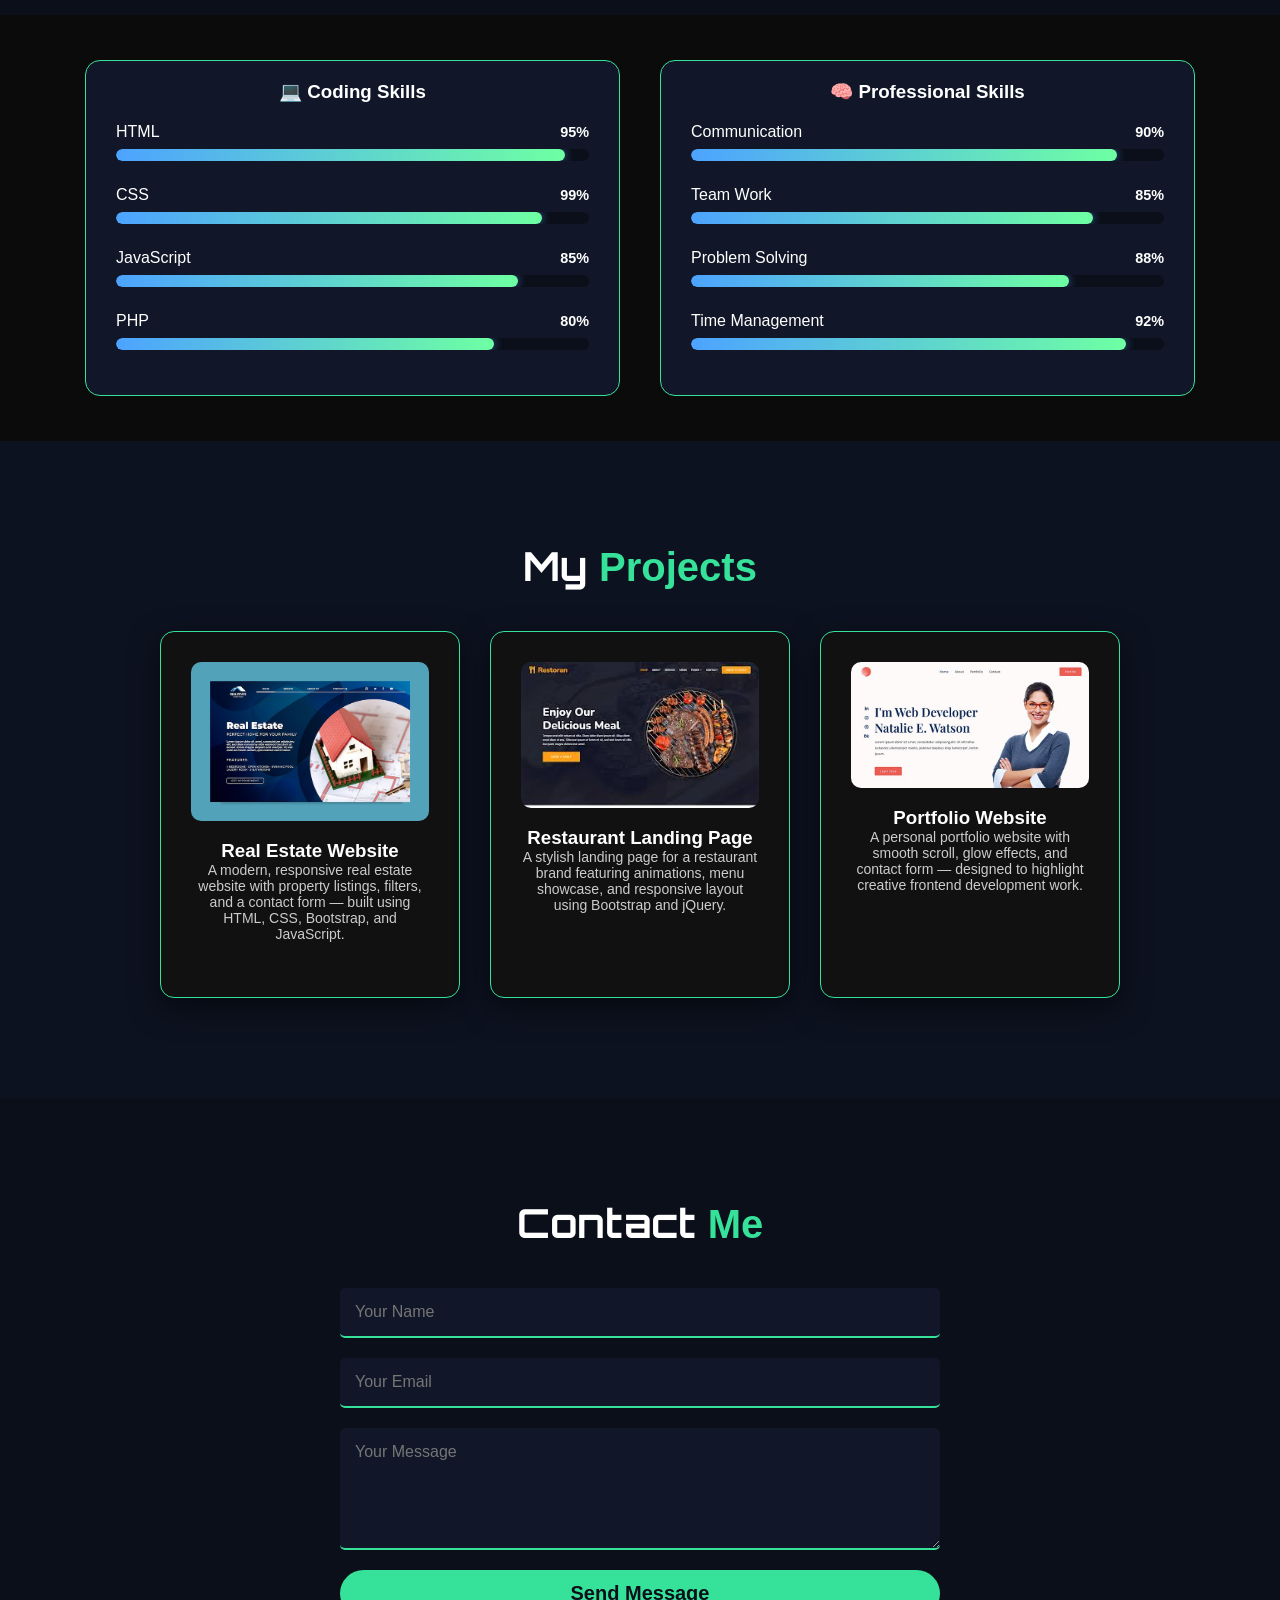
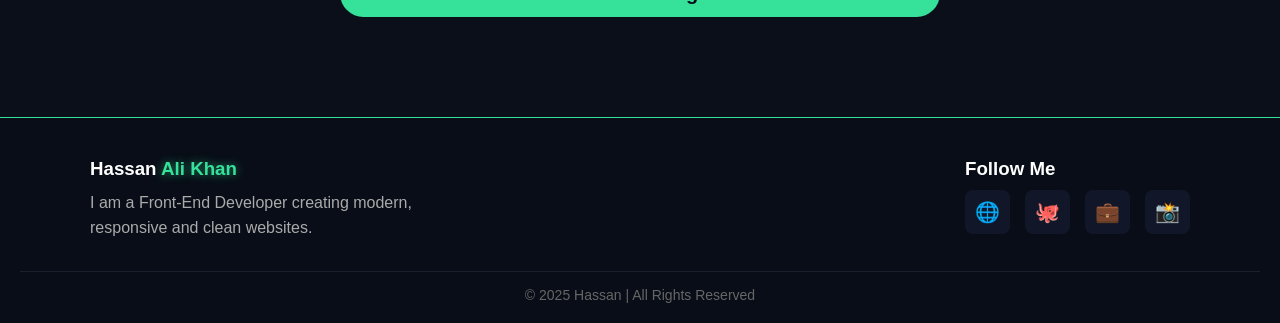
==== commit f627fb9a: "Update index.html" ====
--- a/index.html
+++ b/index.html
@@ -55,7 +55,7 @@
       </p>
      
 <div class="cv-box" >
-  <a href="Hassan_CV.pdf" download class="cv-btn">📄 Download CVVV</a>
+  <a href="Hassan_CV.pdf" download class="cv-btn">📄 Download CV</a>
 </div>
 
     </div>
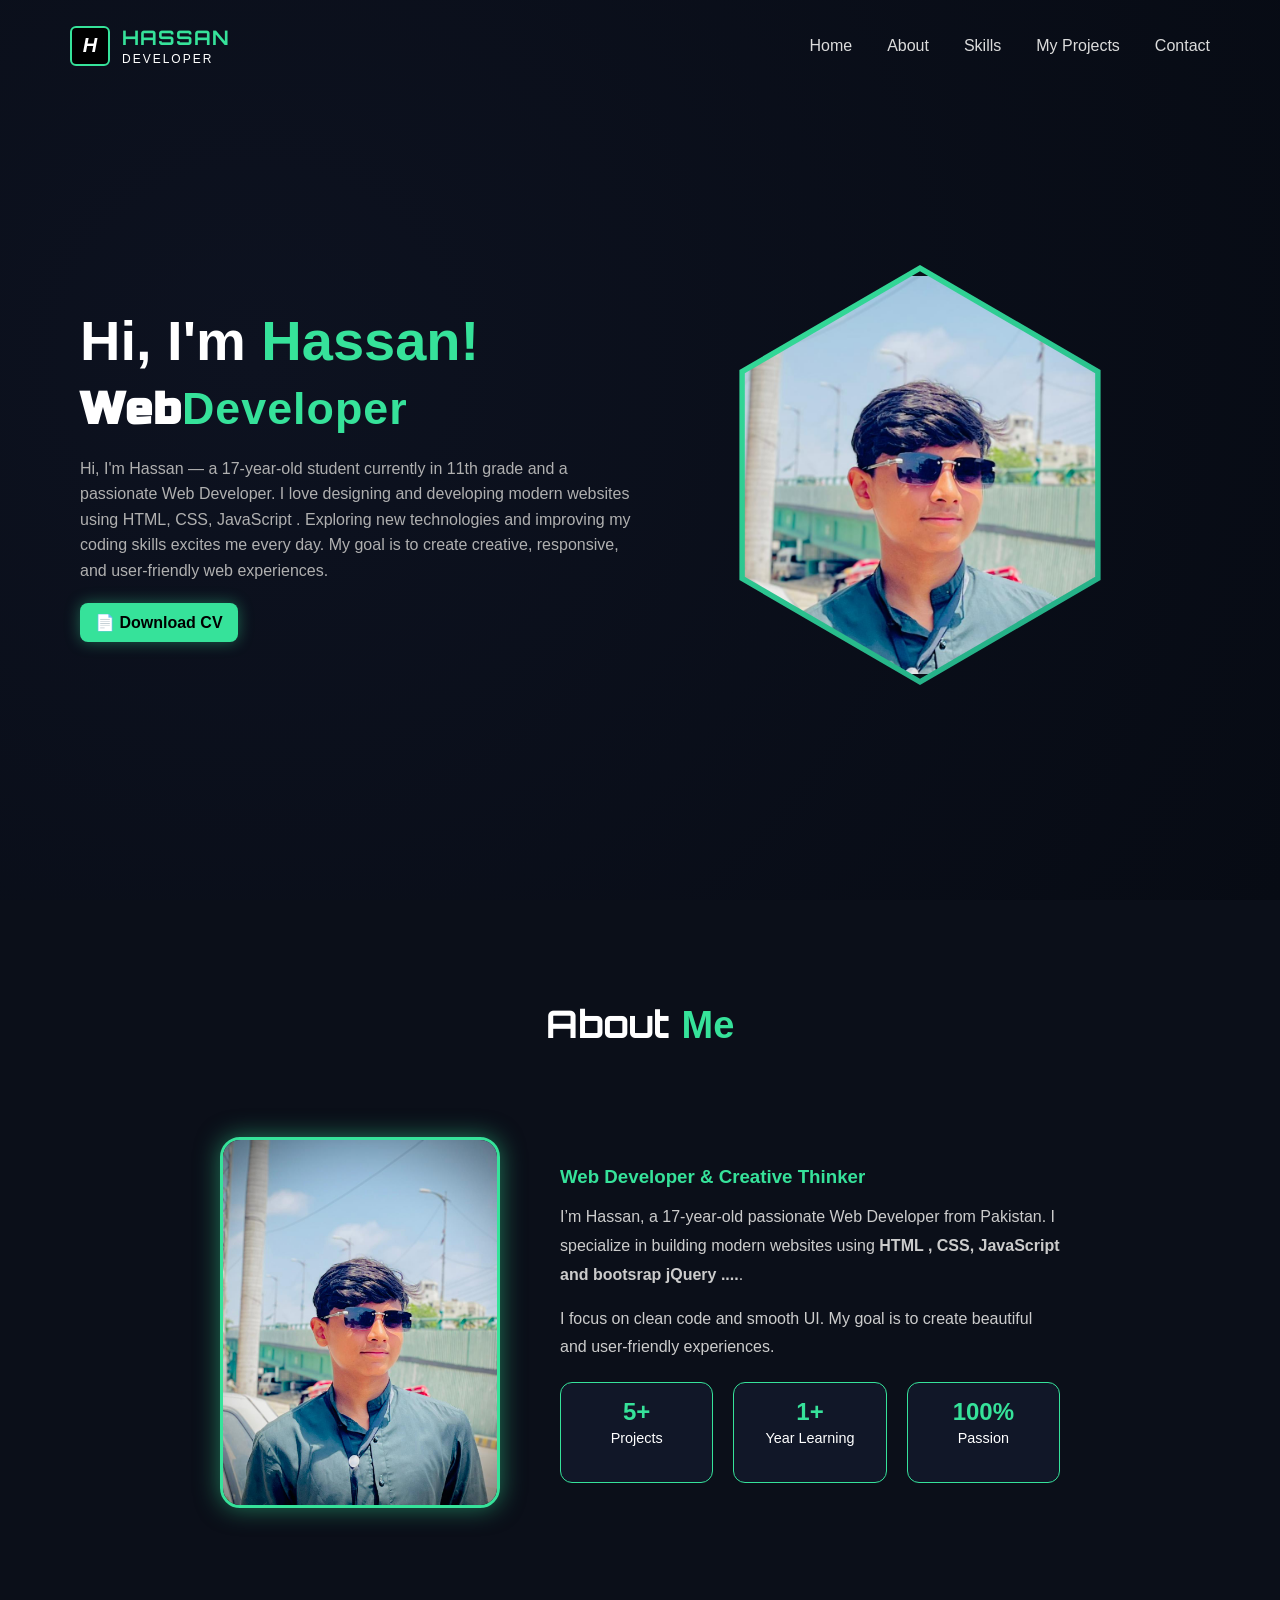
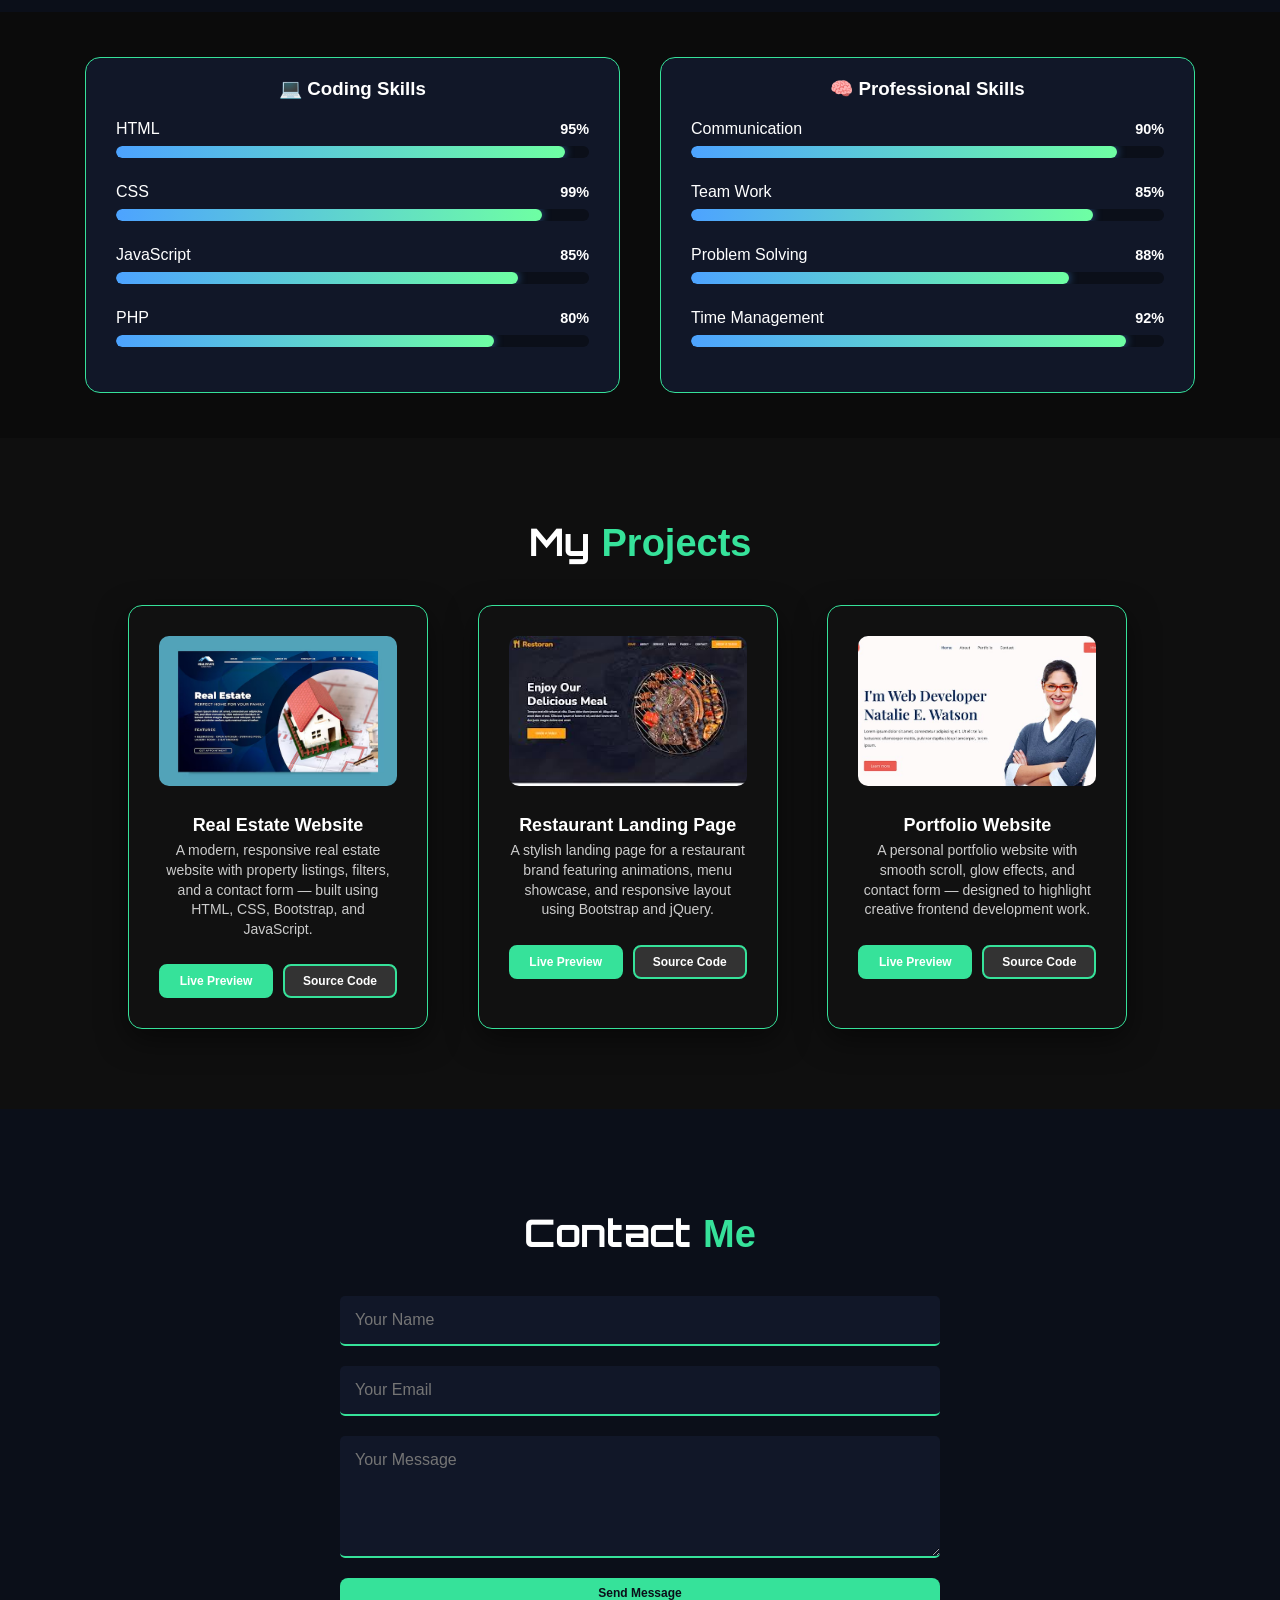
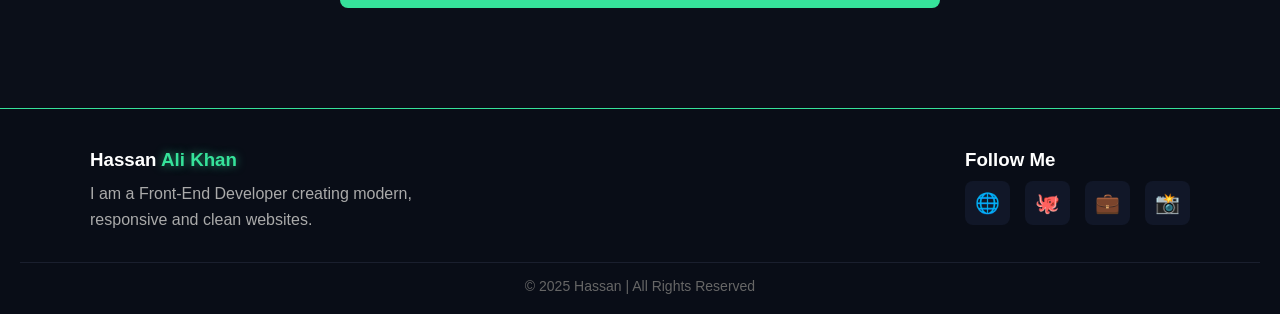
==== commit 3eb8da7b: ". ." ====
--- a/index.html
+++ b/index.html
@@ -16,40 +16,42 @@
 </head>
 <body>
 
-  <header class="navbar">
-<header class="logo-container">
+ <header class="navbar">
+
+
+  
+  <div class="logo-container">
     <div class="logo-mark">
-        <div class="logo-text">H</div>
-    </div>
-    
+      <div class="logo-text">H</div>
+    </div>
+
     <div class="brand-text">
-        <h1 class="brand-name">Hassan</h1>
-        <p class="brand-tagline">Developer</p>
-    </div>
+      <h1 class="brand-name">Hassan</h1>
+      <p class="brand-tagline">Developer</p>
+    </div>
+  </div>
+
+  <ul class="nav-links" id="navLinks">
+    <li><a href="#Home">Home</a></li>
+    <li><a href="#about">About</a></li>
+    <li><a href="#skills">Skills</a></li>
+    <li><a href="#projects">My Projects</a></li>
+    <li><a href="#contact">Contact</a></li>
+  </ul>
+
+  <!-- Mobile button -->
+  <div class="menu-btn" onclick="toggleMenu()">☰</div>
+
 </header>
 
-
-<ul class="nav-links">
-  <li><a href="#Home">Home</a></li>
-  <li><a href="#about">About</a></li>
-  <li><a href="#skills">Skills</a></li>
-  <li><a href="#projects">My Projects</a></li>
-  <li><a href="#contact">Contact</a></li>
-
-</ul>
-
-</header>
-
-  </header>
-
   <!-- Hero Section -->
-  <section class="hero"  id="Home"  >
+  <section class="hero" id="Home">
     <div class="hero-text">
       <h1>Hi, I'm <span>Hassan!</span></h1>
       <h2>Web<span>Developer</span></h2>
       <p>
-       Hi, I'm Hassan — a 17-year-old student currently in 10th grade and a passionate Web Developer.
-I love designing and developing modern websites using HTML, CSS, JavaScript, and PHP.
+       Hi, I'm Hassan — a 17-year-old student currently in 11th grade and a passionate Web Developer.
+I love designing and developing modern websites using HTML, CSS, JavaScript .
 Exploring new technologies and improving my coding skills excites me every day.
 My goal is to create creative, responsive, and user-friendly web experiences.
       </p>
@@ -68,7 +70,7 @@
 
   </section>
   
-  <section class="about" id="about" data-aos="fade-up">
+  <section class="about" id="about" >
   <h2 class="section-title">About <span>Me</span></h2>
 
   <div class="about-content">
@@ -85,7 +87,7 @@
       <p>
         I’m Hassan, a 17-year-old passionate Web Developer from Pakistan.
         I specialize in building modern websites using 
-        <strong>HTML, CSS, JavaScript, and PHP</strong>.
+        <strong>HTML , CSS, JavaScript and bootsrap jQuery ....</strong>.
       </p>
 
       <p>
@@ -94,7 +96,7 @@
       </p>
 
       <!-- STATS -->
-      <div class="about-stats">
+      <div class="about-stats" >
         <div class="stat-card">
           <h4>5+</h4>
           <p>Projects</p>
@@ -117,7 +119,7 @@
 
 
 
-  <section class="skills" id="skills">
+  <section class="skills" id="skills" >
 
   <div class="skills-wrapper">
 
@@ -204,8 +206,9 @@
 
 
   </section>
-  <section class="projects" id="projects"  data-aos="fade-up" >
+  <section class="projects" id="projects"  >
   <h2 class="section-title">My <span>Projects</span></h2>
+
   <div class="project-grid">
 
     <!-- Project 1 -->
@@ -213,30 +216,41 @@
       <img src="real-estate-landing-page-template_23-2148882888.jpg" alt="Real Estate Website">
       <h3>Real Estate Website</h3>
       <p>A modern, responsive real estate website with property listings, filters, and a contact form — built using HTML, CSS, Bootstrap, and JavaScript.</p>
-      <a href=""></a>  
+
+      <div class="project-buttons">
+        <a href="#" target="_blank" class="btn live">Live Preview</a>
+        <a href="#" target="_blank" class="btn code">Source Code</a>
+      </div>
     </div>
 
     <!-- Project 2 -->
-    <div class="project-card">
-      <img src="images.jpeg" alt="Restaurant Landing Page">
+    <div class="project-card" >
+      <img src="images.jpeg" alt="Restaurant Landing Page"  >
       <h3>Restaurant Landing Page</h3>
       <p>A stylish landing page for a restaurant brand featuring animations, menu showcase, and responsive layout using Bootstrap and jQuery.</p>
-        
+
+      <div class="project-buttons">
+        <a href="#" target="_blank" class="btn live">Live Preview</a>
+        <a href="#" target="_blank" class="btn code">Source Code</a>
+      </div>
     </div>
 
     <!-- Project 3 -->
-    <div class="project-card">
-      <img src="astra.jpg" alt="Portfolio Website">
+    <div class="project-card" >
+      <img src="astra.jpg" alt="Portfolio Website" >
       <h3>Portfolio Website</h3>
       <p>A personal portfolio website with smooth scroll, glow effects, and contact form — designed to highlight creative frontend development work.</p>
-    
+
+      <div class="project-buttons">
+        <a href="#" target="_blank" class="btn live">Live Preview</a>
+        <a href="#" target="_blank" class="btn code">Source Code</a>
+      </div>
     </div>
 
   </div>
 </section>
 
-
-  <section class="contact" id="contact"  data-aos="fade-up" >
+  <section class="contact" id="contact" >
   <h2 class="section-title">Contact <span>Me</span></h2>
   
   <!-- FormSubmit Integration -->
@@ -260,7 +274,7 @@
 
  
 
-  <footer class="footer">
+  <footer class="footer" >
 
   <div class="footer-container">
 
@@ -295,11 +309,8 @@
 
   <!-- JavaScript -->
 
-<script>
-  AOS.init();
-</script>
-
-
-  <script src="script.js"></script>
+
+
+  
 </body>
 </html>
--- a/style.css
+++ b/style.css
@@ -123,12 +123,97 @@
   color: #36e29a;
 }
 
+
+
 .menu-btn {
   display: none;
-  font-size: 1.8rem;
+  font-size: 26px;
   color: white;
   cursor: pointer;
 }
+
+/* MOBILE */
+@media (max-width: 768px) {
+
+  .menu-btn {
+    display: block;
+  }
+
+  .nav-links {
+    position: absolute;
+    top: 80px;
+    left: 0;
+    width: 100%;
+    background: #111;
+    flex-direction: column;
+    align-items: center;
+    display: none;
+    padding: 20px 0;
+  }
+
+  .nav-links.active {
+    display: flex;
+  }
+}
+
+/* ===================== */
+/* 📱 TABLET FIX */
+/* ===================== */
+@media (max-width: 1024px) {
+  .navbar {
+    padding: 20px 40px;
+  }
+
+  .nav-links {
+    gap: 20px;
+  }
+}
+
+/* ===================== */
+/* 📱 MOBILE FIX */
+/* ===================== */
+@media (max-width: 768px) {
+
+  .menu-btn {
+    display: block;
+  }
+
+  .nav-links {
+    position: absolute;
+    top: 80px;
+    left: 0;
+    width: 100%;
+    background: #111;
+
+    flex-direction: column;
+    align-items: center;
+    gap: 20px;
+
+    /* 🔥 SMOOTH OPEN/CLOSE */
+    max-height: 0;
+    overflow: hidden;
+    transition: 0.4s ease;
+  }
+
+  .nav-links.active {
+    max-height: 300px;
+    padding: 20px 0;
+  }
+}
+
+/* ===================== */
+/* 📱 SMALL MOBILE */
+/* ===================== */
+@media (max-width: 480px) {
+  .navbar {
+    padding: 15px 20px;
+  }
+
+  .logo {
+    font-size: 1.4rem;
+  }
+}
+
 
 .hero {
   display: flex;
@@ -272,6 +357,58 @@
   border-radius: 18px;
 }
 
+
+@media (max-width: 1024px) {
+  .hero {
+    padding: 130px 50px 80px;
+  }
+
+  .hexagon {
+    width: 340px;
+  }
+}
+
+@media (max-width: 768px) {
+  .hero {
+    flex-wrap: wrap;
+    justify-content: center;
+    text-align: center;
+    gap: 40px;
+    padding: 100px 10px 40px;
+  }
+
+  .hero-text {
+    flex: 100%;
+  }
+
+  .hero-home {
+    flex: 100%;
+  }
+
+  .hexagon {
+    width: 260px;
+  }
+
+  .hero-buttons {
+    justify-content: center;
+  }
+}
+
+@media (max-width: 480px) {
+  .hero-text h1 {
+    font-size: 2rem;
+  }
+
+  .hero-text h2 {
+    font-size: 1.5rem;
+  }
+
+  .hexagon {
+    width: 220px;
+  }
+}
+
+
 .section-title {
   text-align: center;
   font-size: 2.5rem;
@@ -435,8 +572,8 @@
 }
 
 .team-bar { 
-  background: #ff6b6b; 
-  box-shadow: 0 0 10px #ff6b6b; 
+  background :#36e29a; 
+  box-shadow: 0 0 10px #36e29a; 
 }
 
 /* PROGRESS BAR BASE */
@@ -548,6 +685,7 @@
   display: flex;
   gap: 20px;
   margin-top: 20px;
+  color: white;
 }
 
 .stat-card {
@@ -567,7 +705,7 @@
 
 .stat-card p {
   font-size: 0.9rem;
-  color: #aaa;
+  color: white
 }
 
 .stat-card:hover {
@@ -588,6 +726,78 @@
 
   .about-stats{
     flex-direction: column;
+  }
+}
+
+/* ===================== */
+/* 💻 TABLET */
+/* ===================== */
+@media (max-width: 1024px) {
+  .about {
+    padding: 90px 50px;
+  }
+
+  .about-img img {
+    width: 240px;
+  }
+
+  .about-text {
+    max-width: 450px;
+  }
+}
+
+/* ===================== */
+/* 📱 MOBILE */
+/* ===================== */
+@media (max-width: 768px) {
+
+  .about {
+    padding: 80px 20px;
+  }
+
+  .about-content {
+    flex-direction: column;
+    gap: 40px;
+  }
+
+  .about-text {
+    text-align: center;
+    max-width: 100%;
+  }
+
+  .about-stats {
+    flex-direction: column;
+    width: 100%;
+  }
+
+  .stat-card {
+    width: 100%;
+  }
+
+  .about-img img {
+    width: 220px;
+  }
+}
+
+/* ===================== */
+/* 📱 SMALL MOBILE */
+/* ===================== */
+@media (max-width: 480px) {
+
+  .about {
+    padding: 100px 30px;
+  }
+
+  .about-img img {
+    width: 180px;
+  }
+
+  .about-text p {
+    font-size: 0.9rem;
+  }
+
+  .stat-card h4 {
+    font-size: 1.3rem;
   }
 }
 
@@ -631,6 +841,107 @@
 .project-card:hover {
   transform: translateY(-10px);
   box-shadow: 0 0 20px #36e29a;
+}
+
+/* SECTION */
+.projects{
+  padding: 80px 10%;
+  background: #0f0f0f;
+  color: white;
+}
+
+.section-title{
+  text-align: center;
+  font-size: 38px;
+  margin-bottom: 40px;
+}
+
+.section-title span{
+  color: #36e29a;
+}
+
+/* GRID */
+.project-grid{
+  display: grid;
+  grid-template-columns: repeat(auto-fit, minmax(250px, 1fr));
+  gap: 25px;
+}
+
+/* CARD */
+.project-card{
+  background: #1a1a1a;
+  border-radius: 14px;
+  overflow: hidden;
+  padding: 15px;
+  transition: 0.3s ease;
+  box-shadow: 0 0 10px rgba(0,0,0,0.4);
+}
+
+/* SMALL IMAGE */
+.project-card img{
+  width: 100%;
+  height: 150px;
+  object-fit: cover;
+  border-radius: 10px;
+}
+
+/* TEXT */
+.project-card h3{
+  font-size: 18px;
+  margin: 10px 0 5px;
+}
+
+.project-card p{
+  font-size: 13px;
+  color: black;
+  line-height: 1.4;
+}
+
+/* HOVER EFFECT */
+.project-card:hover{
+  transform: translateY(-8px);
+  box-shadow: 0 0 20px #36e29a(255,46,46,0.3);
+}
+
+/* BUTTONS WRAPPER */
+.project-buttons{
+  display: flex;
+  gap: 10px;
+  margin-top: 12px;
+}
+
+/* BUTTON STYLE */
+.btn{
+  flex: 1;
+  text-align: center;
+  padding: 8px;
+  font-size: 12px;
+  border-radius: 8px;
+  text-decoration: none;
+  transition: 0.3s;
+  font-weight: 600;
+}
+
+/* LIVE BUTTON */
+.btn.live{
+  background: #36e29a;
+  color: white;
+}
+
+.btn.live:hover{
+  background: transparent;
+  border: 1px solid black;
+  color: #36e29a;
+}
+
+/* CODE BUTTON */
+.btn.code{
+  background: #333;
+  color: white;
+}
+
+.btn.code:hover{
+  background: #555;
 }
 
 
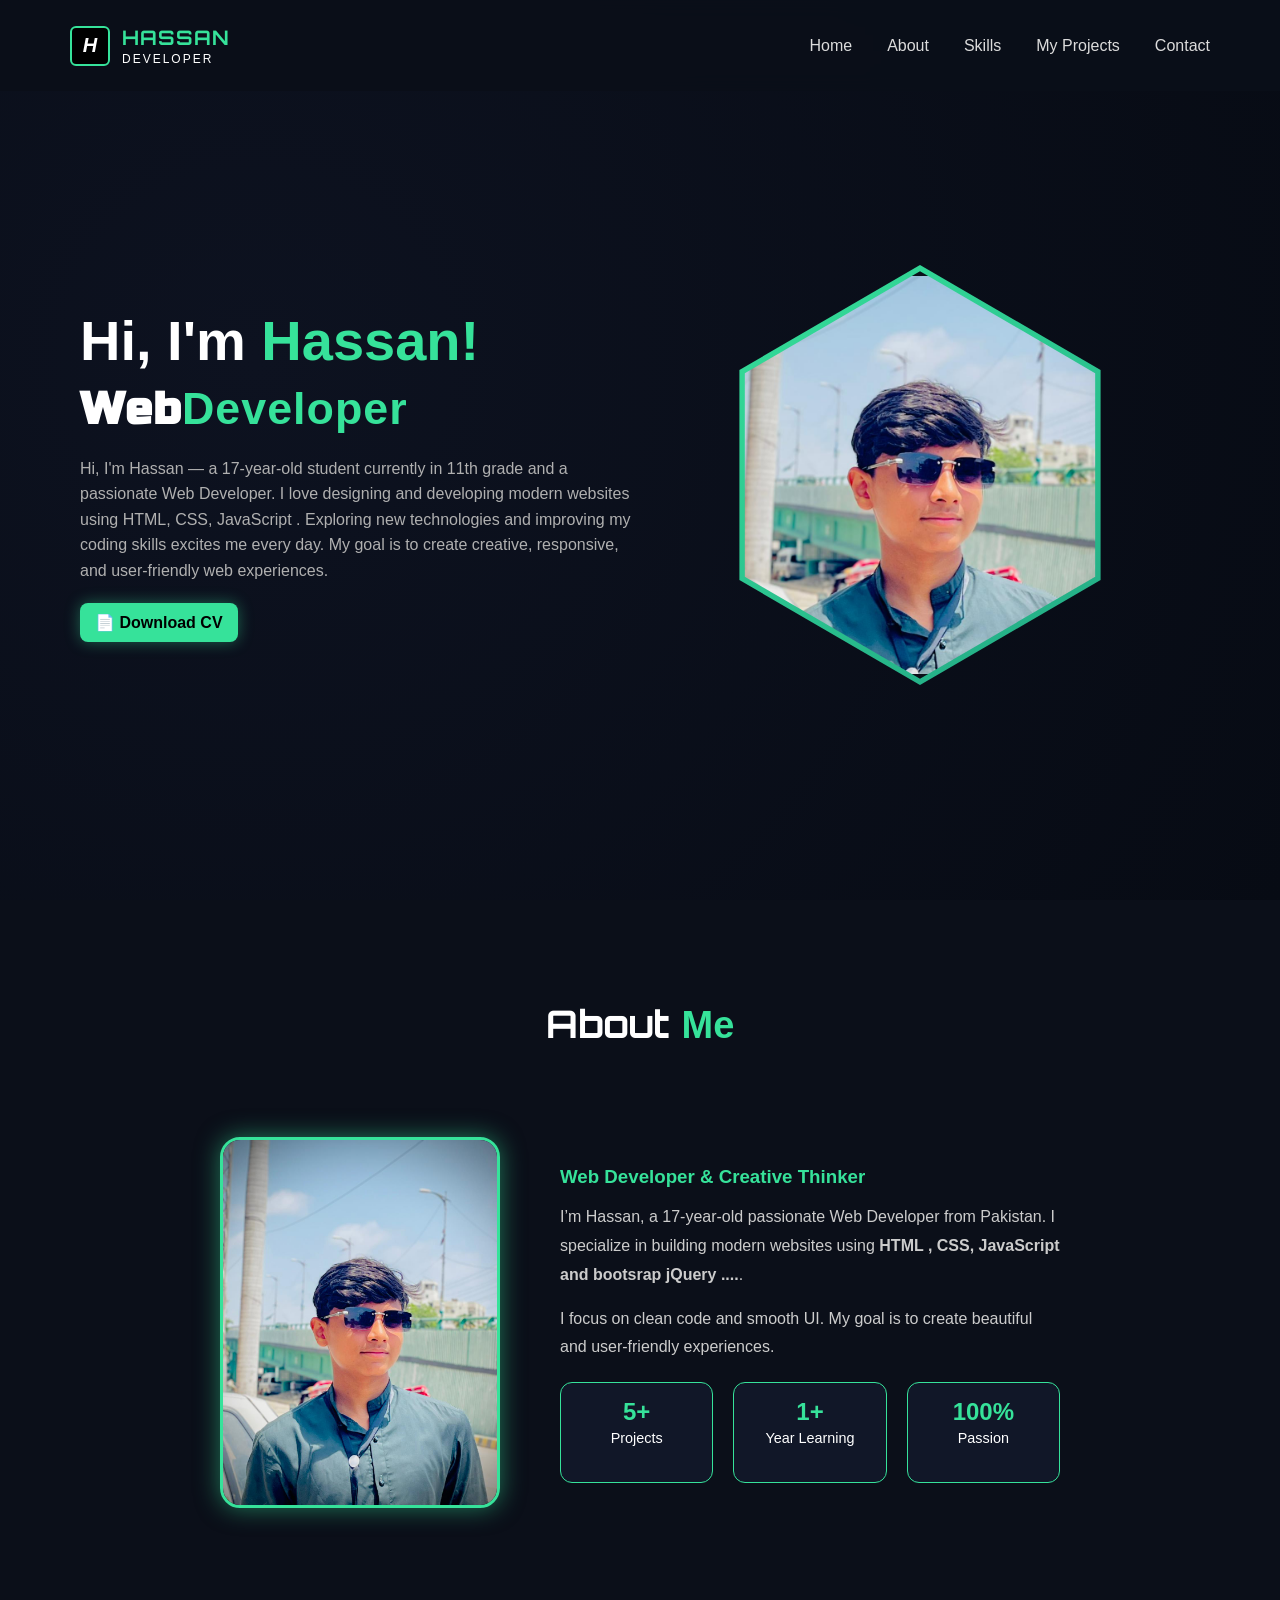
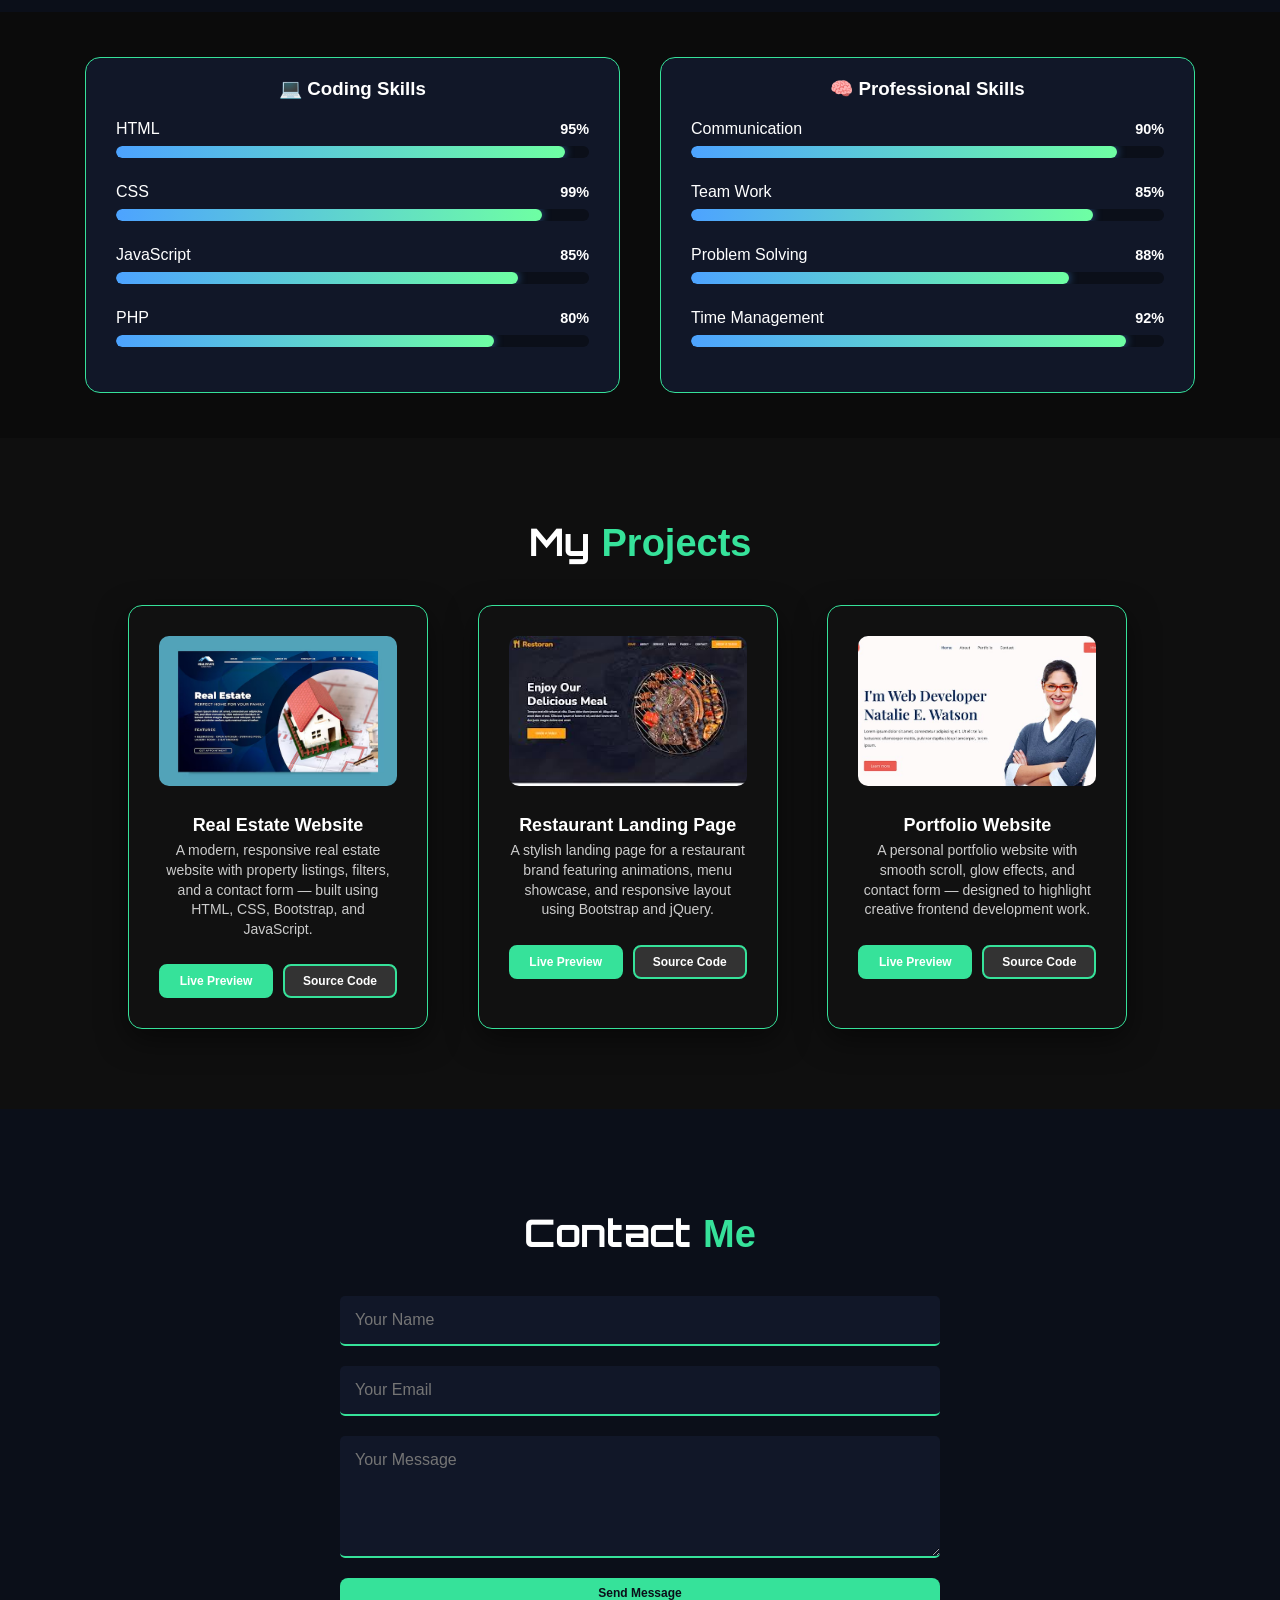
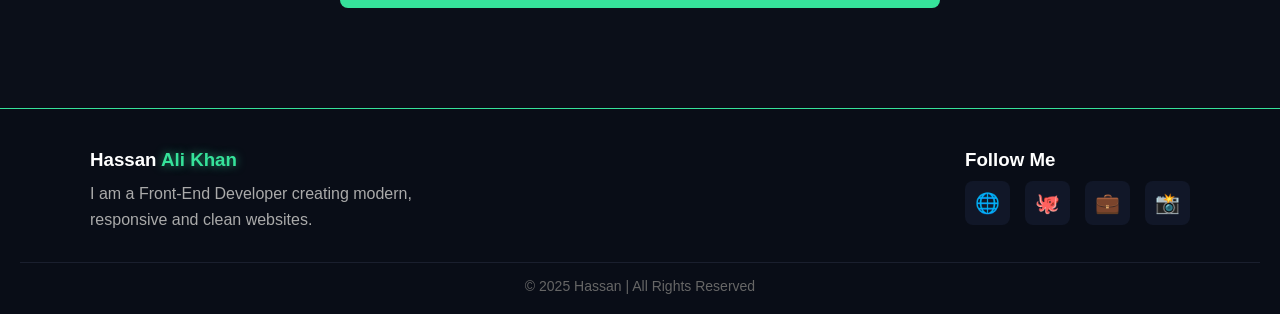
==== commit 89ab26d8: "." ====
--- a/index.html
+++ b/index.html
@@ -209,7 +209,7 @@
   <section class="projects" id="projects"  >
   <h2 class="section-title">My <span>Projects</span></h2>
 
-  <div class="project-grid">
+  <div class="project-grid">  
 
     <!-- Project 1 -->
     <div class="project-card">
@@ -310,7 +310,11 @@
   <!-- JavaScript -->
 
 
-
+<script>
+function toggleMenu() {
+  document.getElementById("navLinks").classList.toggle("active");
+}
+</script>
   
 </body>
 </html>
--- a/style.css
+++ b/style.css
@@ -11,14 +11,28 @@
   overflow-x: hidden;
 }
 
-.nav-links li a {
-  color: #dcdcdc;
-  text-decoration: none;
-  transition: 0.3s;
-  font-weight: 500;
-  position: relative;
-}
-
+/* ===================== */
+/* NAVBAR */
+/* ===================== */
+
+.navbar {
+  display: flex;
+  justify-content: space-between;
+  align-items: center;
+  padding: 25px 70px;
+  background: rgba(11, 15, 25, 0.9);
+  backdrop-filter: blur(10px);
+  position: fixed;
+  width: 100%;
+  z-index: 1000;
+}
+
+/* NAV LINKS */
+.nav-links {
+  display: flex;
+  list-style: none;
+  gap: 35px;
+}
 
 .nav-links li a {
   color: #dcdcdc;
@@ -26,10 +40,10 @@
   font-weight: 500;
   position: relative;
   padding: 6px 0;
-  transition: 0.3s ease;
-}
-
-/* 🔥 LINE ANIMATION */
+  transition: all 0.25s ease;
+}
+
+/* LINE EFFECT */
 .nav-links li a::after {
   content: "";
   position: absolute;
@@ -42,97 +56,42 @@
   border-radius: 10px;
 }
 
-section {
-  scroll-margin-top: 100px; /* navbar height */
-}
-
-
-/* ✨ HOVER EFFECT */
 .nav-links li a:hover {
   color: #36e29a;
-  transform: translateY(-2px); /* slight lift */
-}
-
-/* LINE GROW ON HOVER */
+  transform: translateY(-2px);
+}
+
 .nav-links li a:hover::after {
   width: 100%;
 }
 
-/* 🟢 ACTIVE “MOUSE FEEL” SMOOTHNESS */
-.nav-links li a {
-  transition: all 0.25s ease;
-}
-
-
-
-.navbar {
-  display: flex;
-  justify-content: space-between;
-  align-items: center;
-  padding: 25px 70px;
-  background: transparent;
-  position: fixed;
-  width: 100%;
-  z-index: 1000;
-}
-
-.logo {
-  font-family: 'Orbitron', sans-serif; /* futuristic look */
-  font-size: 2rem;
-  font-weight: 700;
-  letter-spacing: 3px;
-  color: #36e29a;
-  text-transform: uppercase;
-  position: relative;
-  transition: 0.4s ease;
-}
-
-.logo::after {
-  content: '';
-  position: absolute;
-  bottom: -5px;
-  left: 0;
-  width: 0;
-  height: 3px;
-  background: #36e29a;
-  transition: 0.4s ease;
-}
-
-.logo:hover::after {
-  width: 100%;
-}
-
-.logo:hover {
-  text-shadow: 0 0 10px #36e29a, 0 0 20px #1affb2;
-}
-
-.nav-links {
-  display: flex;
-  list-style: none;
-  gap: 35px;
-}
-
-.nav-links li a {
-  color: #dcdcdc;
-  text-decoration: none;
-  transition: 0.3s;
-  font-weight: 500;
-}
-
-.nav-links li a:hover {
-  color: #36e29a;
-}
-
-
-
+/* MENU BUTTON */
 .menu-btn {
   display: none;
-  font-size: 26px;
+  font-size: 28px;
   color: white;
   cursor: pointer;
 }
 
+/* ===================== */
+/* TABLET */
+/* ===================== */
+
+@media (max-width: 1024px) {
+
+  .navbar {
+    padding: 20px 40px;
+  }
+
+  .nav-links {
+    gap: 20px;
+  }
+}
+
+/* ===================== */
 /* MOBILE */
+/* ===================== */
+
 @media (max-width: 768px) {
 
   .menu-btn {
@@ -143,74 +102,34 @@
     position: absolute;
     top: 80px;
     left: 0;
+
     width: 100%;
-    background: #111;
-    flex-direction: column;
-    align-items: center;
-    display: none;
-    padding: 20px 0;
-  }
-
-  .nav-links.active {
-    display: flex;
-  }
-}
-
-/* ===================== */
-/* 📱 TABLET FIX */
-/* ===================== */
-@media (max-width: 1024px) {
-  .navbar {
-    padding: 20px 40px;
-  }
-
-  .nav-links {
-    gap: 20px;
-  }
-}
-
-/* ===================== */
-/* 📱 MOBILE FIX */
-/* ===================== */
-@media (max-width: 768px) {
-
-  .menu-btn {
-    display: block;
-  }
-
-  .nav-links {
-    position: absolute;
-    top: 80px;
-    left: 0;
-    width: 100%;
-    background: #111;
+    background: #111827;
 
     flex-direction: column;
     align-items: center;
     gap: 20px;
 
-    /* 🔥 SMOOTH OPEN/CLOSE */
     max-height: 0;
     overflow: hidden;
+
     transition: 0.4s ease;
   }
 
   .nav-links.active {
-    max-height: 300px;
+    max-height: 400px;
     padding: 20px 0;
   }
 }
 
 /* ===================== */
-/* 📱 SMALL MOBILE */
-/* ===================== */
+/* SMALL MOBILE */
+/* ===================== */
+
 @media (max-width: 480px) {
+
   .navbar {
     padding: 15px 20px;
-  }
-
-  .logo {
-    font-size: 1.4rem;
   }
 }
 
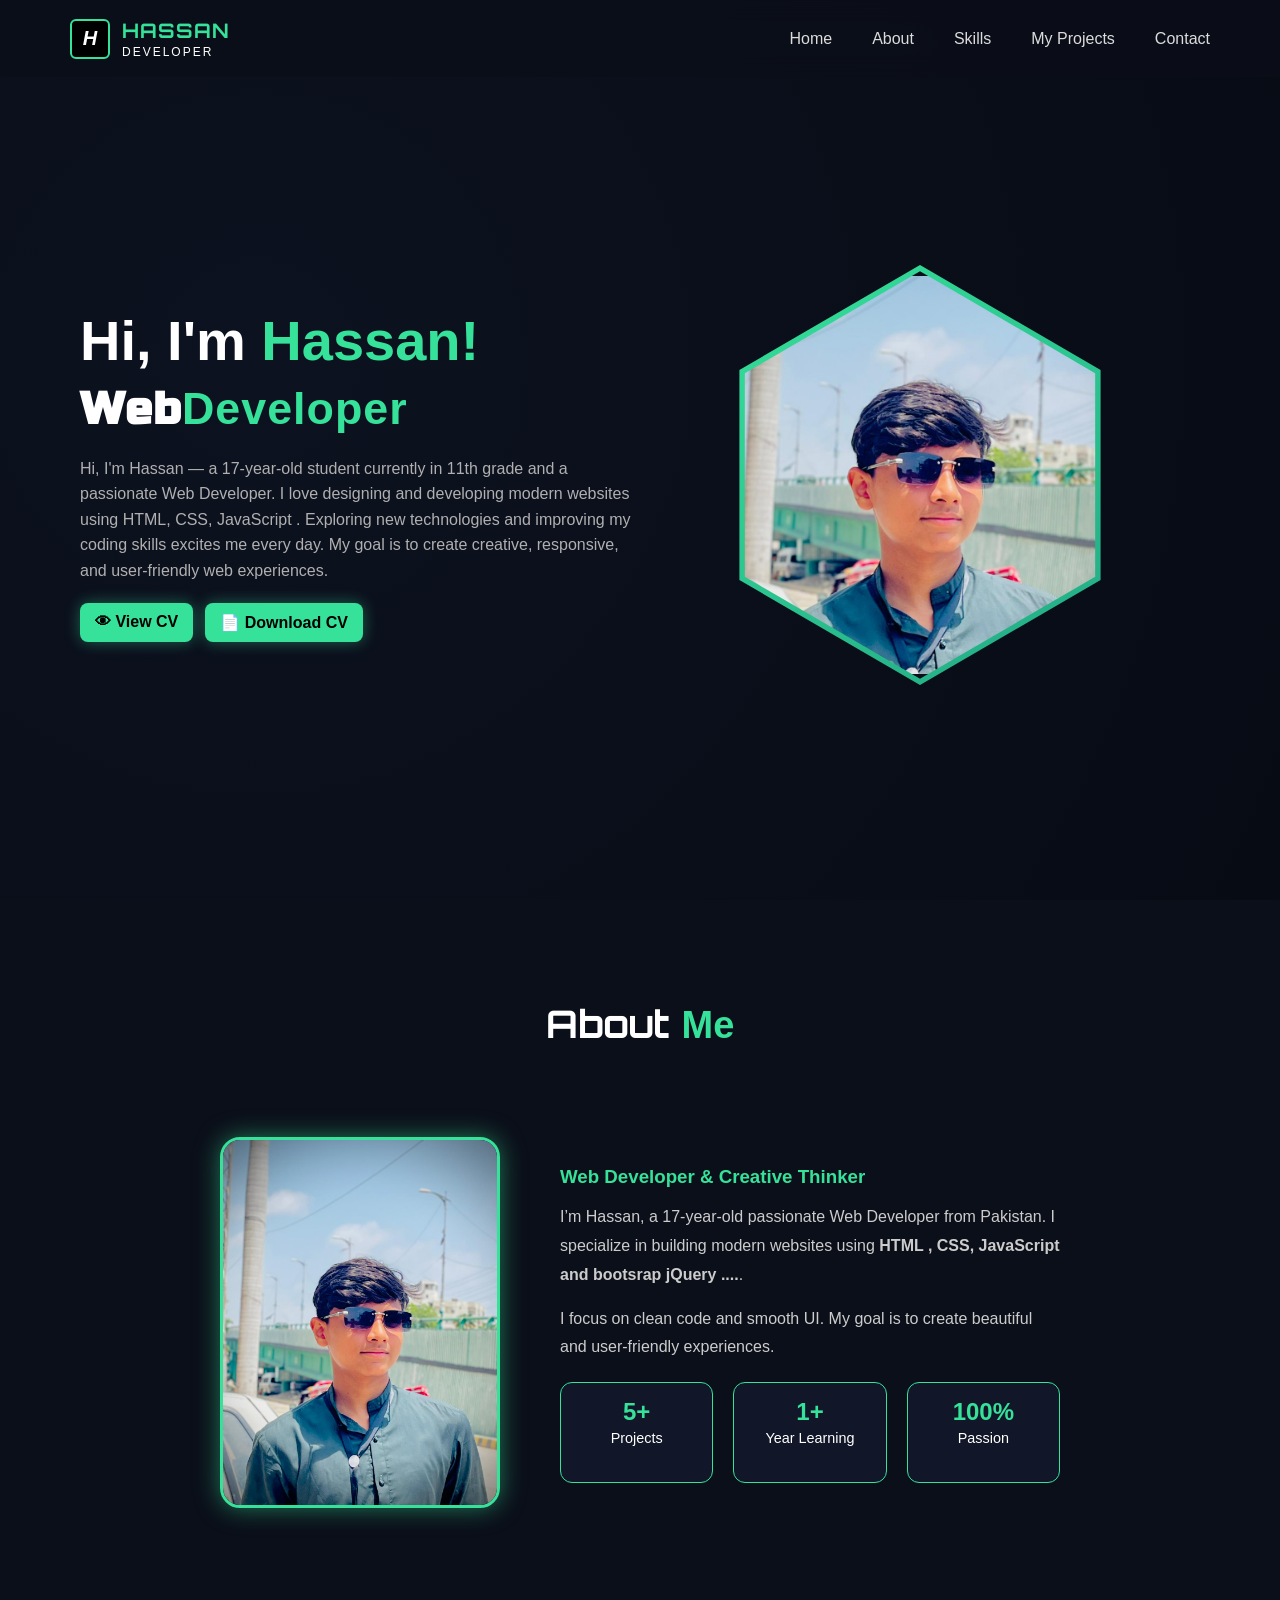
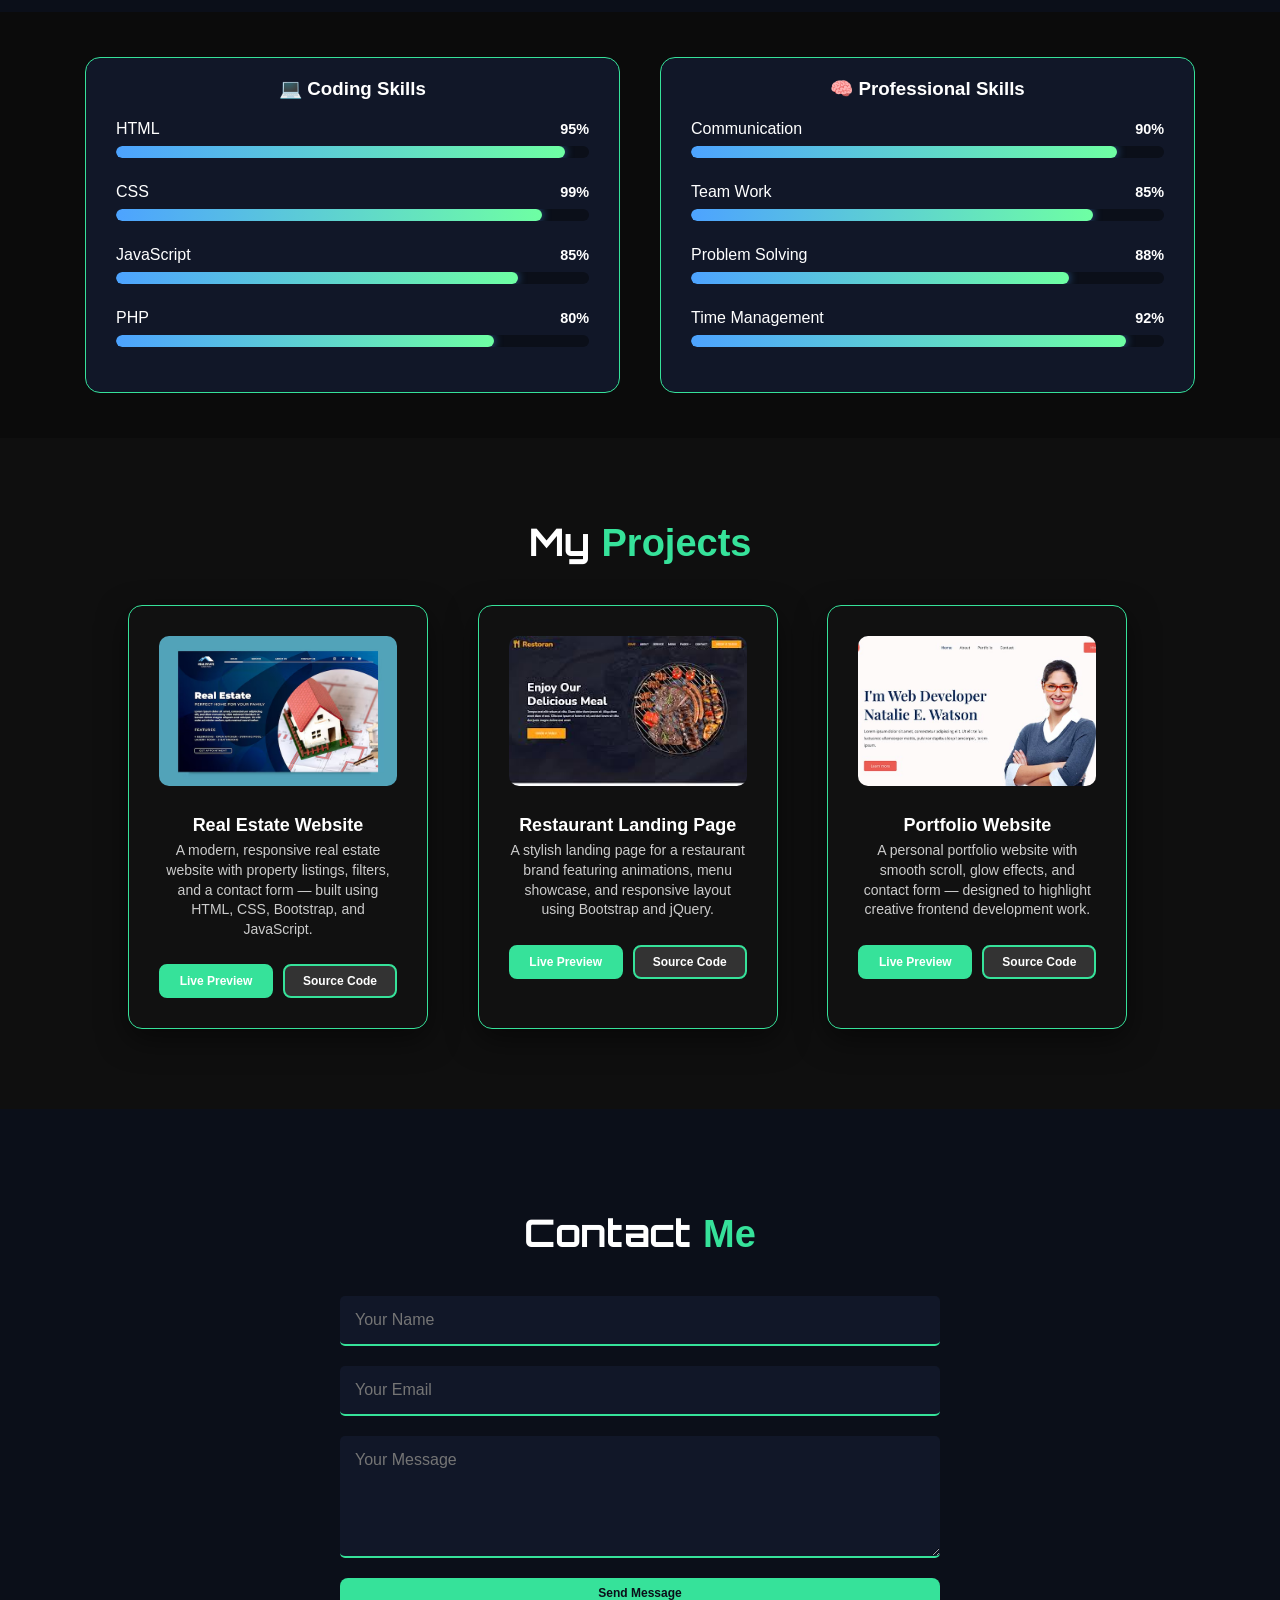
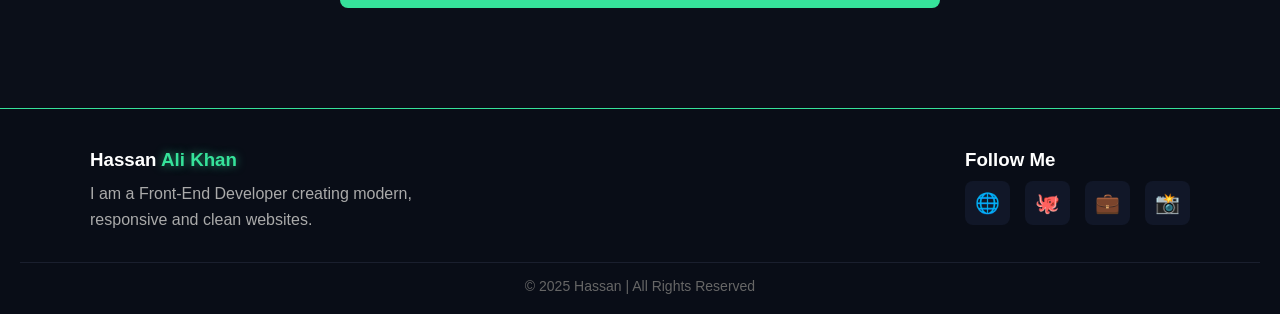
==== commit 9042c32f: "." ====
--- a/index.html
+++ b/index.html
@@ -18,8 +18,6 @@
 
  <header class="navbar">
 
-
-  
   <div class="logo-container">
     <div class="logo-mark">
       <div class="logo-text">H</div>
@@ -39,10 +37,11 @@
     <li><a href="#contact">Contact</a></li>
   </ul>
 
-  <!-- Mobile button -->
-  <div class="menu-btn" onclick="toggleMenu()">☰</div>
+  <!-- MOBILE BUTTON -->
+  <div class="menu-btn" id="menuBtn">☰</div>
 
 </header>
+
 
   <!-- Hero Section -->
   <section class="hero" id="Home">
@@ -56,7 +55,8 @@
 My goal is to create creative, responsive, and user-friendly web experiences.
       </p>
      
-<div class="cv-box" >
+<div class="cv-box">
+  <a href="Hassan_CV.pdf" target="_blank" class="cv-btn">👁 View CV</a>
   <a href="Hassan_CV.pdf" download class="cv-btn">📄 Download CV</a>
 </div>
 
@@ -311,10 +311,15 @@
 
 
 <script>
-function toggleMenu() {
-  document.getElementById("navLinks").classList.toggle("active");
-}
+
+const menuBtn = document.getElementById("menuBtn");
+const navLinks = document.getElementById("navLinks");
+
+menuBtn.addEventListener("click", () => {
+  navLinks.classList.toggle("active");
+});
+
 </script>
-  
+
 </body>
 </html>
--- a/style.css
+++ b/style.css
@@ -14,125 +14,167 @@
 /* ===================== */
 /* NAVBAR */
 /* ===================== */
-
-.navbar {
-  display: flex;
-  justify-content: space-between;
-  align-items: center;
-  padding: 25px 70px;
-  background: rgba(11, 15, 25, 0.9);
-  backdrop-filter: blur(10px);
-  position: fixed;
-  width: 100%;
-  z-index: 1000;
-}
-
-/* NAV LINKS */
-.nav-links {
-  display: flex;
-  list-style: none;
-  gap: 35px;
-}
-
-.nav-links li a {
-  color: #dcdcdc;
-  text-decoration: none;
-  font-weight: 500;
-  position: relative;
-  padding: 6px 0;
-  transition: all 0.25s ease;
-}
-
-/* LINE EFFECT */
-.nav-links li a::after {
-  content: "";
-  position: absolute;
-  left: 0;
-  bottom: -4px;
-  width: 0%;
-  height: 2px;
-  background: #36e29a;
-  transition: 0.3s ease;
-  border-radius: 10px;
-}
-
-.nav-links li a:hover {
-  color: #36e29a;
-  transform: translateY(-2px);
-}
-
-.nav-links li a:hover::after {
-  width: 100%;
-}
-
-/* MENU BUTTON */
-.menu-btn {
-  display: none;
-  font-size: 28px;
-  color: white;
-  cursor: pointer;
-}
-
-/* ===================== */
-/* TABLET */
-/* ===================== */
-
-@media (max-width: 1024px) {
-
-  .navbar {
-    padding: 20px 40px;
-  }
-
-  .nav-links {
-    gap: 20px;
-  }
-}
-
-/* ===================== */
-/* MOBILE */
-/* ===================== */
-
-@media (max-width: 768px) {
-
-  .menu-btn {
-    display: block;
-  }
-
-  .nav-links {
-    position: absolute;
-    top: 80px;
-    left: 0;
-
-    width: 100%;
-    background: #111827;
-
-    flex-direction: column;
-    align-items: center;
-    gap: 20px;
-
-    max-height: 0;
-    overflow: hidden;
-
-    transition: 0.4s ease;
-  }
-
-  .nav-links.active {
-    max-height: 400px;
-    padding: 20px 0;
-  }
-}
-
-/* ===================== */
-/* SMALL MOBILE */
-/* ===================== */
-
-@media (max-width: 480px) {
-
-  .navbar {
-    padding: 15px 20px;
-  }
-}
-
+.menu-btn{
+  display:none;
+  font-size:28px;
+  color:white;
+  cursor:pointer;
+}
+
+@media (max-width:768px){
+
+
+  .nav-links{
+    position:absolute;
+    top:80px;
+    left:0;
+    width:100%;
+    background:#111;
+
+    flex-direction:column;
+    align-items:center;
+    gap:20px;
+
+    max-height:0;
+    overflow:hidden;
+
+    transition:0.4s ease;
+  }
+
+  .nav-links.active{
+    max-height:400px;
+    padding:20px 0;
+  }
+}
+
+
+/* ========================= */
+/* FIXED NAVBAR (LANDING STYLE) */
+/* ========================= */
+
+.navbar{
+  position:fixed;
+  top:0;
+  left:0;
+  width:100%;
+
+  display:flex;
+  justify-content:space-between;
+  align-items:center;
+
+  padding:18px 70px;
+
+  background:rgba(11,15,25,0.85);
+  backdrop-filter:blur(12px);
+
+  z-index:1000;
+}
+
+/* ========================= */
+/* LOGO LEFT */
+/* ========================= */
+
+.logo-container{
+  display:flex;
+  align-items:center;
+  gap:12px;
+}
+
+/* ========================= */
+/* NAV LINKS RIGHT SIDE */
+/* ========================= */
+
+.nav-links{
+  display:flex;
+  align-items:center;
+  justify-content:flex-end;
+
+  list-style:none;
+  gap:40px;
+
+  margin-left:auto;
+}
+
+.nav-links li a{
+  color:#dcdcdc;
+  text-decoration:none;
+  font-weight:500;
+  font-size:1rem;
+
+  position:relative;
+  padding:6px 0;
+
+  transition:0.3s ease;
+}
+
+/* UNDERLINE EFFECT */
+
+.nav-links li a::after{
+  content:"";
+  position:absolute;
+  left:0;
+  bottom:-5px;
+
+  width:0%;
+  height:2px;
+
+  background:#36e29a;
+  border-radius:10px;
+
+  transition:0.3s ease;
+}
+
+.nav-links li a:hover{
+  color:#36e29a;
+  transform:translateY(-2px);
+}
+
+.nav-links li a:hover::after{
+  width:100%;
+}
+
+/* ========================= */
+/* MOBILE MENU */
+/* ========================= */
+
+.menu-btn{
+  display:none;
+  font-size:28px;
+  color:white;
+  cursor:pointer;
+}
+
+@media(max-width:768px){
+
+  .menu-btn{
+    display:block;
+  }
+
+  .menuBtn{
+    position:absolute;
+    top:70px;
+    left:0;
+
+    width:100%;
+    background:#111827;
+
+    flex-direction:column;
+    align-items:center;
+    gap:20px;
+
+    max-height:0;
+    overflow:hidden;
+
+    transition:0.4s ease;
+  }
+
+  .menuBtn{
+    max-height:400px;
+    padding:20px 0;
+  }
+}
+
+  
 
 .hero {
   display: flex;
@@ -240,6 +282,13 @@
   color: #36e29a;
 }
 
+.cv-box {
+  margin-top: 15px;
+  display: flex;
+  gap: 12px; /* 👈 yahan gap control hota hai */
+  flex-wrap: wrap;
+}
+
 
 .hero-home {
   flex: 1;
